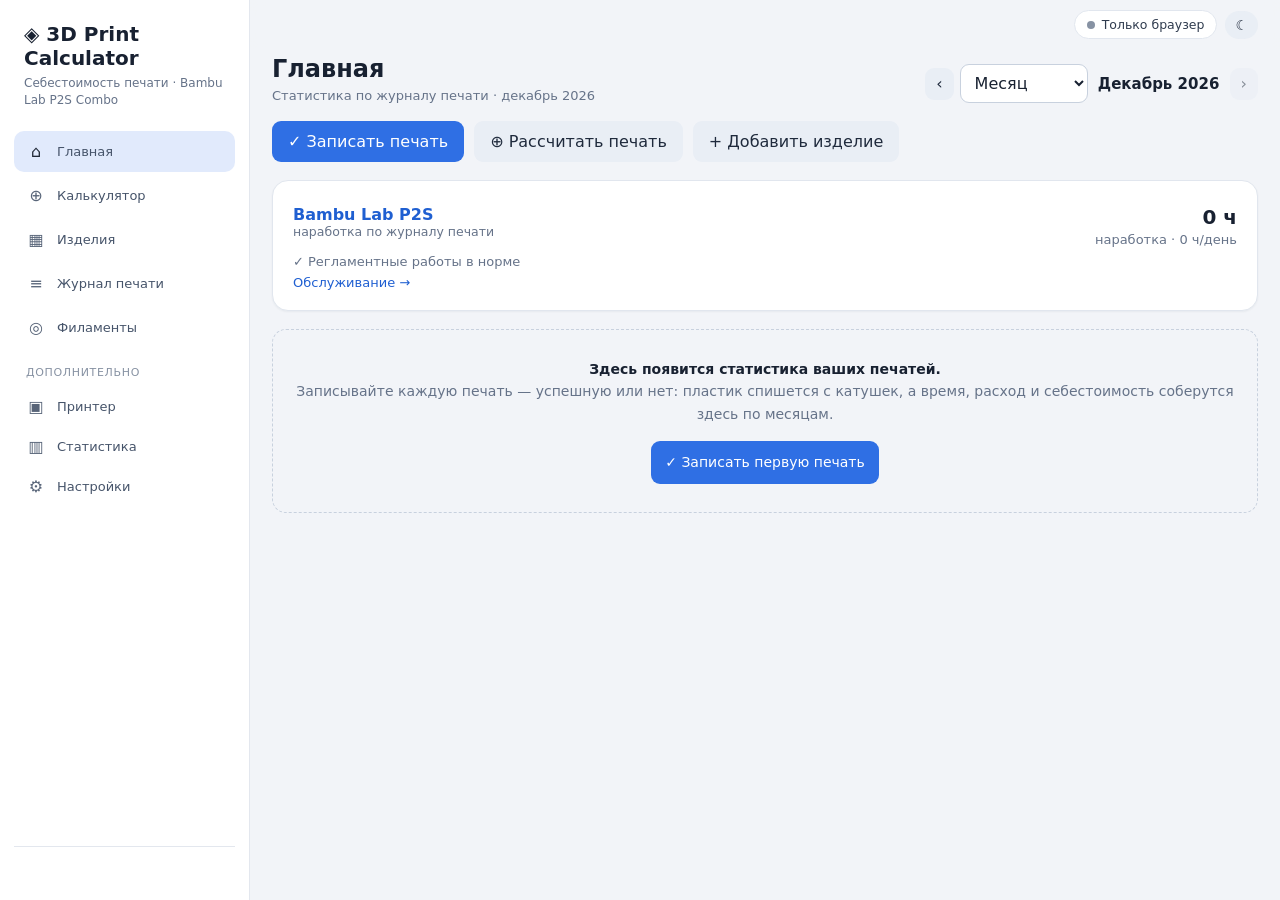
==== index.html @ 4e0c74ec "Изделия: элементы как вложенные изделия, дерево и режим «Структура» - Элементы изделия стали вложенн" ====
<!doctype html><html lang="ru"><head><meta charset="utf-8"><meta name="viewport" content="width=device-width,initial-scale=1"><title>3D Print Calculator • Себестоимость печати</title>
<meta name="description" content="Себестоимость 3D-печати, каталог изделий, учёт катушек филамента и журнал печати. Работает в браузере, данные — у вас.">
<meta name="theme-color" content="#121b30"><link rel="icon" href="icon.svg" type="image/svg+xml"><link rel="manifest" href="manifest.webmanifest"><link rel="apple-touch-icon" href="icon.svg">
<script>(function(){var t="auto";try{t=localStorage.getItem("p2s_theme")||"auto"}catch(e){}var d=t==="auto"?(matchMedia("(prefers-color-scheme: light)").matches?"light":"dark"):t;document.documentElement.dataset.theme=d})()</script>
<link rel="stylesheet" href="css/style.css"></head></head><body><div class="app">
<aside class="side"><div class="brand"><b>◈ 3D Print Calculator</b><span>Себестоимость печати · Bambu Lab P2S Combo</span></div>
<nav class="mainnav" aria-label="Основные разделы"><a href="#home" data-nav="home"><span class="ic">⌂</span><span class="lbl">Главная</span><span class="lbs">Главная</span></a><a href="#calc" data-nav="calc"><span class="ic">⊕</span><span class="lbl">Калькулятор</span><span class="lbs">Расчёт</span></a><a href="#catalog" data-nav="catalog"><span class="ic">▦</span><span class="lbl">Изделия</span><span class="lbs">Изделия</span><span class="badge" id="navCount"></span></a><a href="#log" data-nav="log"><span class="ic">≡</span><span class="lbl">Журнал печати</span><span class="lbs">Журнал</span></a><a href="#spools" data-nav="spools"><span class="ic">◎</span><span class="lbl">Филаменты</span><span class="lbs">Филаменты</span><span class="badge warnb" id="navSpools"></span></a><button type="button" class="navmore" id="navMore" aria-expanded="false"><span class="ic">⋯</span><span class="lbl">Ещё</span><span class="lbs">Ещё</span></button></nav>
<nav class="subnav" id="subNav" aria-label="Дополнительно"><div class="navsep">Дополнительно</div><a href="#printer" data-nav="printer"><span class="ic">▣</span><span class="lbl">Принтер</span><span class="badge warnb" id="navPrinter"></span></a><a href="#stats" data-nav="stats"><span class="ic">▥</span><span class="lbl">Статистика</span></a><a href="#settings" data-nav="settings"><span class="ic">⚙</span><span class="lbl">Настройки</span></a></nav>
<div class="side-foot"><div class="status" id="status" role="status"></div></div></aside>
<main><header class="topbar"><div class="tb-brand">◈ 3D Print</div><div class="tb-right"><button type="button" class="syncpill" id="navFile" onclick="location.hash='settings'"></button><button type="button" class="themebtn" id="themeBtn" title="Светлая / тёмная тема"></button></div></header><div class="wrap">

<section class="page" id="page-home" hidden><div class="pagehead"><div><h1>Главная</h1><p id="dashSub">Обзор по журналу печати</p></div>
<div class="period"><button type="button" class="iconbtn" id="dPrev" title="Предыдущий период">‹</button><select id="dType" aria-label="Период"><option value="month">Месяц</option><option value="year">Год</option><option value="all">Всё время</option></select><b class="period-lbl" id="dLabel"></b><button type="button" class="iconbtn" id="dNext" title="Следующий период">›</button></div></div>
<div class="quick-actions"><button type="button" id="qaPrint">✓ Записать печать</button><button type="button" class="secondary" id="qaCalc">⊕ Рассчитать печать</button><button type="button" class="secondary" id="qaItem">+ Добавить изделие</button></div>
<section class="panel" id="dPrinterPanel"><div id="dPrinter"></div></section>
<div class="empty" id="dashEmpty" hidden></div>
<div id="dashBody"><div class="tiles dash-kpi" id="dashKpi"></div>
<div class="grid dash-grid"><section class="panel"><div class="filebar"><h2 style="margin:0" id="dChartTitle">По дням</h2><div class="seg" id="dMetric" role="tablist"><button type="button" data-v="cost">Себестоимость</button><button type="button" data-v="count">Печати</button></div></div><div id="dChart" class="vchart"></div></section>
<section class="panel"><h2>Структура затрат</h2><div id="dCats"></div></section></div>
<div class="grid dash-grid"><section class="panel"><h2>Филамент по материалам</h2><div id="dMats"></div></section>
<section class="panel"><div class="filebar"><h2 style="margin:0">Последние печати</h2><a href="#log" class="lnk">Весь журнал →</a></div><div id="dRecent"></div></section></div></div>
<section class="panel" id="dLowPanel"><div class="filebar"><h2 style="margin:0">Заканчиваются</h2><a href="#spools" class="lnk">Все филаменты →</a></div><div id="dLow"></div></section>
</section>

<section class="page" id="page-calc" hidden><div class="pagehead"><div><h1>Калькулятор</h1><p>Быстрый расчёт себестоимости. Сохранить результат как изделие — ниже.</p></div></div>
<div class="grid calc-grid"><section class="panel"><h2>Быстрый расчёт</h2><div class="fields"><label class="wide">Материал<select id="material"></select></label><label class="wide">Расход пластика, г<input id="grams" type="number" min="0" step="0.1" value="100" inputmode="decimal"></label><div class="wide lbl">Время печати<div class="tin"><input type="hidden" class="tin-v" id="hours" value="4"><span class="tin-f"><input type="text" class="tin-h" inputmode="decimal" value="4" aria-label="часы (можно дробные: 2,5 или 2:30)" title="Часы. Можно ввести дробные: 2,5 — или 2:30"><small>ч</small><input type="number" class="tin-m" min="0" max="59" step="1" inputmode="numeric" value="0" aria-label="минуты"><small>мин</small><small class="tin-d">= 4 ч</small></span><input type="range" class="tin-r" min="0" max="2880" step="5" value="240" aria-label="Время печати, до 48 ч"><div class="tin-scale"><span>0</span><span>12 ч</span><span>24 ч</span><span>36 ч</span><span>48 ч</span></div></div></div></div>
<details class="more" id="calcMore"><summary>Дополнительные параметры <small>принтер, доп. затраты, прототипы</small></summary><div class="fields"><label>Принтер<select id="calcPrinter"></select></label><label>Доп. затраты, ₽<input id="extra" type="number" min="0" step="0.01" value="0"></label></div><div class="filebar" style="margin-top:14px"><h3 style="margin:0">Прототипы</h3><button type="button" class="secondary small" id="cProtoAdd">+ Прототип</button></div><div id="cProtos" style="margin-top:10px"></div></details>
<p class="muted" style="margin-bottom:0">Указывайте весь израсходованный пластик, включая поддержки и отходы.</p></section>
<section class="panel result-panel"><div class="muted">Себестоимость</div><div class="total" id="total">—</div><p class="muted" id="pergram" style="margin-top:0"></p>
<details class="more" id="calcBreak"><summary>Разбивка затрат</summary><div class="breakdown" id="breakdown"></div><h3>Структура затрат</h3><div id="bars"></div></details>
<div class="buttons"><button type="button" class="secondary" id="clear">Сбросить</button></div></section></div>
<section class="panel"><details class="more save-more" id="calcSave"><summary><b>Сохранить как изделие</b> <small>создать карточку изделия из этого расчёта</small></summary><div class="fields"><label class="wide">Название изделия<input id="name" placeholder="Например, держатель катушки"></label><label class="wide">Примечания<textarea id="notes" placeholder="Поддержки, настройки, версия модели..."></textarea></label></div><div class="buttons"><button type="button" id="saveOpen">Создать и открыть карточку</button><button type="button" class="secondary" id="save">Создать</button></div></details></section>
<details class="notice more"><summary>Как считается себестоимость</summary><p style="margin:8px 0 0">Расчёт: пластик (г × ₽/кг ÷ 1000) + электроэнергия (ч × Вт ÷ 1000 × ₽/кВт·ч) + амортизация (ч × стоимость принтера ÷ срок в годах ÷ часов в год) + обслуживание (ч × ₽/ч) + дополнительные затраты. Оплата труда и прибыль не включены. Изменение настроек пересчитывает ранее сохранённые изделия.</p></details></section>

<section class="page" id="page-catalog" hidden><div class="pagehead"><div><h1>Изделия</h1><p id="catSub"></p></div><div class="buttons" style="margin:0"><button type="button" class="secondary" id="bmOpen" title="Создать изделия из моделей, которые печатались на принтере (история Bambu Cloud)">⇣ Модели из Bambu Cloud</button><button type="button" id="newItem">+ Новое изделие</button></div></div>
<div class="toolbar ptb"><input id="search" type="search" placeholder="Поиск: название, тег, материал"><select id="statusFilter" aria-label="Статус"></select><select id="matFilter" aria-label="Материал"></select><select id="catSort" aria-label="Сортировка"><option value="new">Сначала новые</option><option value="old">Сначала старые</option><option value="name">По названию</option><option value="costDesc">Сначала дорогие</option><option value="costAsc">Сначала дешёвые</option><option value="printed">Чаще печатаются</option></select><div class="seg" id="catView" role="tablist" aria-label="Вид"><button type="button" data-v="cards" title="Карточки">▦ Карточки</button><button type="button" data-v="table" title="Таблица">☰ Таблица</button></div><button type="button" class="secondary small" id="structBtn" title="Перенести изделия по иерархии: вложить в сборку или вынести">⇄ Структура</button><button type="button" class="secondary small" id="exportCsv" title="Экспорт каталога в CSV">CSV</button></div>
<div class="structbar" id="structBar" hidden><span id="structInfo"></span><div class="buttons" style="margin:0"><button type="button" class="secondary" id="structRoot" hidden>⇱ На верхний уровень</button><button type="button" class="secondary" id="structCancel">Отменить</button><button type="button" id="structDone">Готово</button></div></div>
<div class="cards" id="catCards"></div>
<section class="panel" id="catTable"><div class="tablewrap"><table><thead><tr><th colspan="2">Изделие</th><th>Статус</th><th>Материалы</th><th class="num">Пластик</th><th class="num">Время</th><th class="num">Себестоимость</th><th>Дата</th></tr></thead><tbody id="rows"></tbody></table></div></section>
<div class="empty" id="empty">Пока нет сохранённых изделий.</div></section>

<section class="page" id="page-item" hidden><a href="#catalog" class="back">← Изделия</a><div class="pagehead" style="margin-top:8px"><div class="ithead"><div class="thumb big" id="itCover"></div><div><p class="itpath" id="itPath" hidden></p><h1 id="itTitle"></h1><p id="itMeta"></p></div></div>
<div class="buttons" style="margin:0"><button type="button" id="itPrintBtn">✓ Записать печать</button><details class="menu" id="itMenu"><summary class="iconbtn" title="Ещё действия" aria-label="Ещё действия">⋯</summary><div class="menu-list"><button type="button" data-act="moveItem">⇄ Переместить в иерархии</button><button type="button" data-act="descOpen">✎ Описание для MakerWorld</button><button type="button" data-act="dupItem">⧉ Дублировать</button><button type="button" class="danger-t" data-act="delItem">× Удалить изделие</button></div></details></div></div>
<div class="tabs" id="itTabs" role="tablist"><button type="button" data-tab="overview">Обзор</button><button type="button" data-tab="log">Журнал печати <span class="tabn" id="itTabLogN"></span></button></div>
<div class="tabpane" data-pane="overview"><div class="grid"><div>
<section class="panel"><h2>Основное</h2><div class="fields"><label class="wide">Название<input data-f="name"></label><label>Статус<select data-f="status" id="itStatus"></select></label><label>Теги<input data-f="tags" placeholder="через запятую"></label><label>Принтер<select data-f="printerId" id="itPrinter"></select></label><label>Дата создания<input type="date" id="itCreated"></label><label class="wide">Описание<textarea data-f="notes" placeholder="Что это, для чего, кому подарено, что доработать..."></textarea></label></div></section>
<section class="panel" id="itPrintPanel"><h2>Печать</h2><div id="itParts"></div><div class="fields" style="margin-top:12px"><label>Доп. затраты, ₽<input data-f="extra" type="number" min="0" step="0.01" title="На одно изделие: крепёж, магниты, краска, упаковка"></label></div><details class="more"><summary>Настройки печати</summary><div class="fields"><label>Сопло, мм<input data-f="print.nozzle"></label><label>Высота слоя, мм<input data-f="print.layer"></label><label>Заполнение<input data-f="print.infill" placeholder="15% gyroid"></label><label>Стенки<input data-f="print.walls"></label><label>Поддержки<input data-f="print.supports" placeholder="Не нужны / tree, только на столе"></label><label>Пластина<input data-f="print.plate" placeholder="Textured PEI"></label><label class="wide">Прочее<textarea data-f="print.other" placeholder="Ориентация, ironing, особенности слайсинга..."></textarea></label></div></details></section>
<section class="panel" id="itKidsPanel"><div class="filebar" style="margin-bottom:10px"><h2 style="margin:0">Состав</h2><button type="button" class="secondary" data-act="addKid">+ Элемент</button></div><div id="itKids"></div></section></div><div>
<section class="panel"><h2>Себестоимость</h2><div class="total" id="itTotal"></div><p class="muted" id="itSummary" style="margin:2px 0 0"></p><details class="more"><summary>Подробнее</summary><div class="breakdown" id="itTreeCost"></div><div class="breakdown" id="itBreakdown"></div><div class="breakdown" id="itProtoCost"></div><h3>Материалы</h3><div id="itMats" class="breakdown" style="margin-top:0"></div><h3>Структура затрат</h3><div id="itBars"></div></details></section>
<section class="panel"><div class="filebar" style="margin-bottom:12px"><h2 style="margin:0">Фото</h2><button class="secondary" id="photoAdd">+ Добавить фото</button><input type="file" id="photoInput" accept="image/*" multiple hidden></div><div class="drop" id="photoDrop"><div class="photos" id="itPhotos"></div></div><p class="muted" id="photoHint"></p></section>
<section class="panel"><h2>Ссылки</h2><div id="itLinks"></div><div class="buttons" style="margin-top:6px"><button class="secondary small" data-act="addLink" data-preset="MakerWorld">+ MakerWorld</button><button class="secondary small" data-act="addLink" data-preset="Thingiverse">+ Thingiverse</button><button class="secondary small" data-act="addLink" data-preset="Printables">+ Printables</button><button class="secondary small" data-act="addLink" data-preset="">+ Ссылка</button></div></section></div></div></div>
<div class="tabpane" data-pane="log" hidden><section class="panel"><div class="filebar" style="margin-bottom:12px"><div><h2 style="margin:0">Печать</h2><p class="muted" id="itPrintSum" style="margin:4px 0 0"></p></div><button type="button" data-act="printStart" id="printStartBtn">✓ Записать печать</button></div>
<div id="printForm" hidden class="part pform" style="margin-bottom:14px"><div class="seg big" id="pfResultSeg" role="radiogroup" aria-label="Результат"><button type="button" data-v="ok" class="ok">✓ Успешно</button><button type="button" data-v="fail" class="bad">✕ Неудачно</button></div><input type="hidden" id="pfResult" value="ok"><div class="seg pfscope" id="pfScopeSeg" role="radiogroup" aria-label="Что напечатано" hidden><button type="button" data-v="own">Только это изделие</button><button type="button" data-v="whole">Вся сборка</button></div><input type="hidden" id="pfScope" value="own">
<div class="fields pfhead"><label>Дата<input type="date" id="pfDate"></label><label>Комплектов<input type="number" min="1" step="1" id="pfSets" value="1"></label><div class="lbl">Время печати<div class="tin compact"><input type="hidden" class="tin-v" id="pfHours" value="0"><span class="tin-f"><input type="text" class="tin-h" inputmode="decimal" value="0" aria-label="часы"><small>ч</small><input type="number" class="tin-m" min="0" max="59" step="1" inputmode="numeric" value="0" aria-label="минуты"><small>мин</small><small class="tin-d"></small></span></div></div><label>Принтер<select id="pfPrinter"></select></label><label class="wide">Комментарий<input id="pfNote" placeholder="Причина неудачи, особенности"></label></div>
<h3 style="margin:16px 0 8px">Списание с катушек</h3><div id="pfRows"></div><div class="buttons"><button type="button" data-act="printSave">Сохранить и списать</button><button type="button" class="secondary" data-act="printCancel">Отмена</button></div></div>
<div id="itPrints"></div></section>
<section class="panel"><div class="filebar" style="margin-bottom:12px"><h2 style="margin:0">Прототипы</h2><button class="secondary" data-act="addProto">+ Прототип</button></div><p class="muted" style="margin-top:0">Пробные и неудачные печати до финальной версии. В себестоимость изделия не входят — считаются отдельно как затраты на разработку.</p><div id="itProtos"></div><p class="muted" id="itProtoSum" style="margin:12px 0 0"></p></section></div>
</section>
<dialog id="descDlg" class="dlg wide" aria-labelledby="descTitle"><div class="dlg-head"><h2 id="descTitle">Описание для MakerWorld</h2><button type="button" class="iconbtn" id="descClose" title="Закрыть" aria-label="Закрыть">×</button></div><div class="filebar" style="margin-bottom:12px"><div class="toolbar"><select data-f="desc.lang" id="descLang"><option value="ru">Шаблон на русском</option><option value="en">Template in English</option></select><button id="descCopy">Скопировать текст</button></div></div><div class="grid"><div class="fields" style="grid-template-columns:1fr;align-content:start"><label>Вступление — что это и зачем<textarea data-f="desc.intro" style="min-height:110px"></textarea></label><label>Что ещё понадобится (крепёж, магниты...)<textarea data-f="desc.hardware" placeholder="4× винт M3×10&#10;2× магнит 6×3 мм"></textarea></label><label>Сборка<textarea data-f="desc.assembly"></textarea></label><label>Советы по печати<textarea data-f="desc.tips"></textarea></label></div><div><div class="muted" style="margin-bottom:6px">Готовый текст — детали и настройки подставляются автоматически</div><pre class="desc-preview" id="descOut"></pre></div></div></dialog>

<section class="page" id="page-spools" hidden><div class="pagehead"><div><h1>Филаменты</h1><p>Катушки на складе. Остатки списываются по журналу печати и прототипам</p></div><div class="buttons" style="margin:0"><button type="button" class="secondary" id="bfOpen" title="Сверить остатки катушек Bambu Lab с данными AMS из Bambu Lab Cloud">⇣ Сверить с Bambu Cloud</button><button type="button" id="spoolAdd">+ Катушка</button></div></div>
<div class="tiles" id="spoolTiles" style="margin-bottom:16px;grid-template-columns:repeat(auto-fill,minmax(190px,1fr))"></div>
<div class="toolbar ptb"><input id="spoolSearch" type="search" placeholder="Поиск: цвет, серия, магазин"><select id="spoolMat" aria-label="Материал"></select><select id="spoolBrand" aria-label="Производитель"></select><select id="spoolFilter" aria-label="Наличие"><option value="active">В наличии</option><option value="low">Заканчиваются</option><option value="empty">Закончились</option><option value="all">Все</option></select><select id="spoolGroup" aria-label="Группировка"><option value="none">Без группировки</option><option value="material">По типу пластика</option></select><select id="spoolSort" aria-label="Сортировка"><option value="remAsc">Остаток: меньше → больше</option><option value="remDesc">Остаток: больше → меньше</option><option value="dateDesc">Дата покупки: новые</option><option value="dateAsc">Дата покупки: старые</option><option value="name">По названию</option></select><div class="seg" id="spoolView" role="tablist" aria-label="Вид"><button type="button" data-v="cards" title="Карточки">▦</button><button type="button" data-v="table" title="Таблица">☰</button></div></div>
<div id="spoolCards"></div>
<section class="panel" id="spoolTable"><div class="tablewrap"><table><thead><tr><th style="width:40px"></th><th>Производитель</th><th>Серия и цвет</th><th>Материал</th><th style="width:230px">Остаток</th><th class="num">Цена</th><th>Куплена</th><th>Статус</th></tr></thead><tbody id="spoolRows"></tbody></table></div></section>
<div class="empty" id="spoolEmpty">Катушек пока нет.</div></section>

<section class="page" id="page-spool" hidden><a href="#spools" class="back">← Филаменты</a><div class="pagehead" style="margin-top:8px"><div style="display:flex;gap:14px;align-items:center"><span class="swatch big" id="spSwatch"></span><div><h1 id="spTitle"></h1><p id="spMeta"></p></div></div><div class="buttons" style="margin:0"><button type="button" id="spNew" title="Пустая катушка с тем же материалом и диаметром">+ Новая катушка</button><details class="menu"><summary class="iconbtn" title="Ещё действия" aria-label="Ещё действия">⋯</summary><div class="menu-list"><button type="button" id="spDup" title="Копия этой катушки: производитель, серия, цвет, цена">⧉ Дублировать</button><button type="button" class="danger-t" id="spDel">× Удалить катушку</button></div></details></div></div>
<div class="grid"><section class="panel"><h2>Основное</h2><div class="fields"><label>Материал<select data-sf="materialId" id="spMat"></select></label><label>Производитель<select data-sf="brand" id="spBrand"></select></label><div class="lbl">Серия<input data-sf="series" list="dlSeries" autocomplete="off" placeholder="PLA Basic, PETG HF..."><datalist id="dlSeries"></datalist><div class="quick" id="spSeriesQ"></div></div><label>Статус<select data-sf="status" id="spStatus"></select></label><div class="wide lbl">Цвет<div class="colors" id="spColors"></div><div class="colcustom" id="spColorEdit"></div><p class="muted" style="margin:6px 0 0">Радужный или многоцветный филамент — «+ оттенок»: образец станет градиентом.</p></div><label>Вес филамента, г<input data-sf="net" type="number" min="0" step="1"></label><label>Цена катушки, ₽<input data-sf="price" type="number" min="0" step="0.01"></label></div>
<details class="more"><summary>Дополнительно <small>диаметр, вес пустой катушки, даты, магазин, заметки</small></summary><div class="fields"><label>Диаметр, мм<input data-sf="diameter" type="number" min="0" step="0.01"></label><label>Вес пустой катушки, г<input data-sf="empty" type="number" min="0" step="1" placeholder="неизвестен"></label><label>Дата покупки<input data-sf="purchased" type="date"></label><div class="lbl">Магазин<input data-sf="store" list="dlStores" autocomplete="off" placeholder="Ozon, WB, сайт производителя"><datalist id="dlStores"></datalist><div class="quick" id="spStoreQ"></div></div><label>Вскрыта<input data-sf="opened" type="date"></label><label>Последняя сушка<input data-sf="dried" type="date"></label><label class="wide">Примечания<textarea data-sf="notes" placeholder="Температуры, впечатления, где хранится"></textarea></label></div></details></section>
<div><section class="panel"><h2>Остаток</h2><div class="total" id="spRem"></div><p class="muted" id="spRemSub" style="margin:2px 0 10px"></p><div class="minibar" style="height:9px"><div id="spRemBar"></div></div>
<h3>Корректировка</h3><div class="fields corr"><label>Действие<select id="corrMode"><option value="set">Установить остаток</option><option value="sub">Списать</option><option value="add">Добавить</option></select></label><label>Значение<input id="corrVal" type="number" min="0" step="0.1"></label><label>Единицы<select id="corrUnit"><option value="g">граммы</option><option value="m">метры</option></select></label><label class="wide">Комментарий<input id="corrNote" placeholder="Например: по данным AMS / Bambu Handy"></label></div><p class="muted" id="corrHint" style="min-height:17px"></p><button id="corrApply">Применить</button>
<h3>Взвешивание</h3><div class="fields"><label>Вес катушки на весах, г<input id="weighGross" type="number" min="0" step="1"></label><div style="align-self:end;display:grid;gap:8px"><button id="weighApply" class="secondary">Пересчитать остаток</button><button id="weighNew" class="secondary">Это новая катушка</button></div></div><p class="muted" id="weighHint"></p></section></div></div>
<section class="panel"><h2>Отзыв о катушке</h2><div class="stars-in" id="spStars"></div><div class="rtags" id="spRtags"></div><label class="lbl" style="margin-top:10px">Комментарий<textarea data-sf="review" placeholder="Температура, скорость, что получилось, что нет"></textarea></label><p class="muted" id="spRateStat" style="margin:8px 0 0"></p></section>
<section class="panel"><h2>История</h2><div class="tablewrap"><table class="mini"><thead><tr><th>Дата</th><th>Событие</th><th class="num">Изменение</th><th class="num">Остаток</th><th></th></tr></thead><tbody id="spHist"></tbody></table></div></section></section>

<section class="page" id="page-log" hidden><div class="pagehead"><div><h1>Журнал печати</h1><p id="logSub"></p></div><div class="buttons" style="margin:0"><button type="button" class="secondary" id="bbOpen" title="Загрузить историю печати из Bambu Lab Cloud">⇣ Из Bambu Cloud</button><button type="button" id="logAdd">✓ Записать печать</button></div></div>
<div class="toolbar ptb"><div class="seg" id="logViewSeg" role="tablist" aria-label="Вид"><button type="button" data-v="timeline">Хронология</button><button type="button" data-v="month">По месяцам</button><button type="button" data-v="year">По годам</button><button type="button" data-v="list">Таблица</button></div><select id="logResult" aria-label="Результат"><option value="">Все результаты</option><option value="ok">Успешные</option><option value="fail">Неудачные</option></select><input id="logSearch" type="search" placeholder="Поиск по изделию"><input type="hidden" id="logView" value="timeline"></div>
<div id="logTimeline" class="timeline"></div>
<section class="panel" id="logTableWrap"><div class="tablewrap" id="logTable"><table><thead id="logHead"></thead><tbody id="logRows"></tbody></table></div></section>
<div class="empty" id="logEmpty">Записей пока нет.</div></section>

<section class="page" id="page-stats" hidden><div class="pagehead"><div><h1>Статистика</h1><p id="statsScope"></p></div><select id="statMat" aria-label="Фильтр по материалу"></select></div>
<section class="panel"><h2>Принтеры</h2><div class="tablewrap"><table class="mini"><thead><tr><th>Принтер</th><th class="num">Наработка</th><th class="num">Загрузка/день</th><th class="num">Печатей</th><th class="num">Успешных</th><th class="num">Филамент</th><th class="num">Потери на браке</th><th class="num">Ресурс</th><th>Обслуживание</th></tr></thead><tbody id="statPrinters"></tbody></table></div></section>
<section class="panel"><h2>Производители и пластики</h2><p class="muted" style="margin-top:0">Средняя оценка катушек (★ в карточке катушки), доля неудачных печатей по журналу и частые отметки. «Лучший» — самая высокая оценка среди производителей одного материала.</p><p class="muted" id="statBrandsEmpty" style="margin:0">Оцените катушки в разделе «Филаменты» — здесь появится сравнение производителей.</p><div class="tablewrap" id="statBrandsWrap"><table class="mini"><thead><tr><th>Производитель</th><th>Материал</th><th class="num" title="Оценено / всего катушек">Катушек</th><th>Оценка</th><th class="num">Печатей</th><th class="num">Неудачных</th><th class="num">Цена/кг</th><th>Частые отметки</th></tr></thead><tbody id="statBrands"></tbody></table></div></section>
<section class="panel"><p class="muted" id="statsEmpty" style="margin:0">Статистика появится после сохранения первого изделия.</p><div id="statsBody"><div class="tiles" id="statTiles"></div><p class="muted top" id="statExtra"></p><div class="grid" style="margin-top:6px"><div><h3>Структура затрат</h3><div id="statBars"></div></div><div><h3>По материалам</h3><div class="tablewrap"><table class="mini"><thead><tr><th>Материал</th><th class="num">Изделий</th><th class="num">Пластик</th><th class="num">Стоимость</th><th>Доля по массе</th></tr></thead><tbody id="statMats"></tbody></table></div></div></div><h3>По месяцам</h3><div class="tablewrap"><table class="mini"><thead><tr><th>Месяц</th><th class="num">Изделий</th><th class="num">Пластик</th><th class="num">Время</th><th class="num">Себестоимость</th><th></th></tr></thead><tbody id="statMonths"></tbody></table></div></div></section></section>

<section class="page" id="page-printer" hidden><div class="pagehead"><div><h1 id="prTitle">Принтер</h1><p id="prMeta"></p></div><div class="buttons" style="margin:0"><select id="prSel" aria-label="Принтер"></select><button type="button" class="secondary" id="prRefresh" title="Обновить данные из Bambu Lab Cloud">↻ Bambu Cloud</button></div></div>
<div class="tabs" id="prTabs" role="tablist"><button type="button" data-tab="state">Состояние</button><button type="button" data-tab="maint">Обслуживание <span class="tabn" id="prTabMaintN"></span></button><button type="button" data-tab="stats">Статистика</button></div>
<div class="tabpane" data-prpane="state"><div class="tiles dash-kpi" id="prTiles"></div><div class="grid"><section class="panel"><h2>Bambu Lab Cloud</h2><div id="prCloud"></div></section><section class="panel"><div class="filebar"><h2 style="margin:0">Ближайшее обслуживание</h2><button type="button" class="linkbtn lnk" data-tabgo="maint">Весь регламент →</button></div><div id="prNext"></div></section></div></div>
<div class="tabpane" data-prpane="maint" hidden><section class="panel"><h2>Регламент обслуживания</h2><p class="muted" style="margin-top:0" id="prMaintSub"></p><div id="prMaint"></div><p class="muted top">Регламент — по рекомендациям Bambu Lab для P2S (wiki.bambulab.com). Наработка считается по журналу печати и прототипам, плюс «Наработка до начала учёта» из настроек принтера. Отметки синхронизируются вместе с данными.</p></section></div>
<div class="tabpane" data-prpane="stats" hidden><div class="tiles dash-kpi" id="prStatTiles"></div><section class="panel"><h2>По месяцам</h2><div class="tablewrap"><table class="mini"><thead><tr><th>Месяц</th><th class="num">Часы</th><th class="num">Печатей</th><th class="num">Успешных</th><th class="num">Филамент</th><th></th></tr></thead><tbody id="prMonths"></tbody></table></div></section></div>
</section>

<section class="page" id="page-settings" hidden><div class="pagehead"><div><h1>Настройки</h1><p>Оформление, хранилище данных, материалы, принтеры и справочники катушек</p></div></div>
<section class="panel"><div class="filebar"><h2 style="margin:0">Оформление</h2><label class="inlinesel">Тема<select id="themeSel"><option value="auto">Как в системе</option><option value="dark">Тёмная</option><option value="light">Светлая</option></select></label></div></section>
<section class="panel"><div class="filebar"><div><h2>Хранилище данных</h2><div class="filestate" id="stState"></div></div><div class="buttons" style="margin:0"><button id="stReconnect">Войти</button><button id="stSaveNow">Сохранить сейчас<span class="kbd">Ctrl+S</span></button><button class="danger" id="stDetach">Отключить</button></div></div><label class="check" id="autosaveWrap"><input type="checkbox" id="autosave" checked> Автосохранение при каждом изменении</label><div class="notice top" id="legacyNote" hidden></div>
<div class="stores"><div class="store-opt" id="optFolder"><h3>Папка на компьютере</h3><p class="muted">Файл данных, photos/ и backups/ в выбранной папке. Удобно положить папку в OneDrive/Яндекс Диск. Только Chrome и Edge на компьютере.</p><button class="secondary" id="dirPick">Выбрать папку</button><p class="muted" id="dirNote" style="margin:8px 0 0">Этот браузер не поддерживает работу с папками.</p></div>
<div class="store-opt" id="optDrive"><h3>Google Drive</h3><p class="muted">Работает в любом браузере, в том числе на телефоне. Данные — в папке «3D Print Calculator» вашего Google Drive; приложение видит только свои файлы.</p><button class="secondary" id="gdPick">Подключить Google Drive</button>
<a class="lnk gdhelp" href="https://github.com/FominS/3d-print-calculator/blob/main/docs/google-drive-setup.md" target="_blank" rel="noopener">Как подключить Google Drive ↗</a><p class="muted" id="gdNoCfg" hidden style="margin:8px 0 0">Google Client ID не задан в <code>js/config.js</code> — см. инструкцию.</p></div></div>
<p class="muted top">Данные всегда дополнительно хранятся в этом браузере. Хранилище нужно, чтобы они не потерялись, были доступны на других устройствах и чтобы хранить фото.</p>
<h3>Резервная копия</h3><div class="buttons" style="margin-top:0"><button class="secondary" id="exportJson">Скачать JSON</button><button class="secondary" id="importJson">Импорт JSON</button><input type="file" id="fileInput" accept="application/json,.json" hidden></div><h3>История в браузере</h3><p class="muted" style="margin-top:0">Снимки данных, сохранённые в этом браузере: раз в день и перед каждой заменой данных (загрузка из хранилища, импорт, восстановление). Хранятся последние 20.</p><div id="snapList"></div></section>
<section class="panel" id="bambuPanel"><div class="filebar"><div><h2>Bambu Lab Cloud</h2><div class="filestate" id="bbState"></div></div><div class="buttons" style="margin:0"><button class="secondary" id="bbOpen2" hidden>⇣ Импорт в журнал</button><button class="danger" id="bbLogout" hidden>Выйти</button></div></div>
<p class="muted">Импорт истории печати из облака Bambu Lab (P2S, P1S, X1, A1 и др.) в журнал. Браузер не может обращаться к Bambu Cloud напрямую, поэтому запросы идут через ваш Cloudflare Worker. <a class="lnk" href="https://github.com/FominS/3d-print-calculator/blob/main/docs/bambu-cloud-setup.md" target="_blank" rel="noopener">Как настроить ↗</a></p>
<div class="fields"><label class="wide">Адрес прокси (Cloudflare Worker)<input id="bbProxy" type="url" placeholder="https://bambu-proxy.ваше-имя.workers.dev" autocomplete="off"></label><label>Регион аккаунта<select id="bbRegion"><option value="global">Глобальный (bambulab.com)</option><option value="cn">Китай (bambulab.cn)</option></select></label></div>
<div id="bbLoginBox"><h3>Вход</h3><div class="fields"><label>Email аккаунта Bambu Lab<input id="bbEmail" type="email" autocomplete="username"></label><label>Пароль<input id="bbPass" type="password" autocomplete="current-password"></label></div><div class="buttons"><button id="bbLogin">Войти</button><button class="secondary" id="bbCodeOnly">Войти по коду из письма</button></div>
<div id="bbCodeBox" hidden><p class="muted" id="bbCodeHint" style="margin:10px 0 0">Bambu Lab отправил код на почту.</p><div class="fields"><label>Код из письма<input id="bbCode" inputmode="numeric" autocomplete="one-time-code"></label></div><div class="buttons"><button id="bbCodeOk">Подтвердить</button><button class="secondary" id="bbResend">Отправить код ещё раз</button></div></div>
<details class="more"><summary>Ввести токен вручную <small>если включена двухфакторная аутентификация</small></summary><div class="fields"><label class="wide">Access token<input id="bbToken" type="password" autocomplete="off"></label></div><div class="buttons"><button class="secondary" id="bbTokenOk">Сохранить токен</button></div></details></div>
<p class="muted top">Пароль не сохраняется. Токен (действует около 3 месяцев) хранится только в этом браузере и не попадает в файл данных и Google Drive. API Bambu Lab неофициальное и может измениться.</p></section>
<div class="grid"><section class="panel"><h2>Материалы</h2><div id="materialsList"></div><h3>Добавить материал</h3><div class="fields"><label>Название<input id="newMatName" placeholder="PETG-CF"></label><label>Цена, ₽/кг<input id="newMatPrice" type="number" min="0" step="0.01" placeholder="1500"></label></div><div class="buttons"><button class="secondary" id="addMaterial">Добавить материал</button></div><h3>Катушки</h3><div class="fields"><label>Порог «мало», г<input id="lowStock" type="number" min="0" step="10" value="200"></label></div><p class="muted">Плотность нужна для пересчёта граммов в метры (для 1,75 мм: PLA ≈ 2,98 г/м).</p></section>
<section class="panel"><div class="filebar" style="margin-bottom:12px"><h2 style="margin:0">Принтеры</h2><button class="secondary" id="printerAdd">+ Принтер</button></div><div id="printersList"></div><h3>Электроэнергия</h3><div class="fields"><label>Тариф, ₽/кВт·ч<input id="tariff" type="number" min="0" step="0.01" value="7"></label></div></section></div><section class="panel" id="libPanel"><div class="filebar" style="margin-bottom:6px"><h2 style="margin:0">Справочники катушек</h2><button class="secondary small" id="libReset" title="Добавить стандартные значения, не удаляя ваши">+ стандартные значения</button></div><p class="muted" style="margin-top:4px">Используются при заполнении катушки. Новые производители, серии и магазины из карточек катушек добавляются сюда сами. Переименование применяется ко всем катушкам.</p>
<h3>Производители и серии</h3><div id="libBrands"></div><div class="libnew"><input id="libBrandAdd" placeholder="Новый производитель"><button class="secondary" id="libBrandAddBtn">Добавить</button></div>
<h3>Магазины</h3><div class="chips" id="libStores"></div>
<h3>Цвета</h3><p class="muted" style="margin-top:0">Для радужных и многоцветных филаментов добавьте несколько оттенков — образец станет градиентом. Изменение оттенков применяется к катушкам этого цвета.</p><div id="libColors"></div><div class="libnew"><input id="libColorAdd" placeholder="Новый цвет, например «Радуга silk»"><button class="secondary" id="libColorAddBtn">Добавить</button></div></section>
</section>

</div></main></div>
<dialog id="pickDlg" class="dlg" aria-labelledby="pickTitle"><div class="dlg-head"><h2 id="pickTitle">Записать печать</h2><button type="button" class="iconbtn" id="pickClose" title="Закрыть" aria-label="Закрыть">×</button></div><p class="muted" style="margin:0 0 10px">Выберите изделие, которое печатали</p><input id="pickSearch" type="search" placeholder="Найти изделие" autocomplete="off"><div id="pickList" class="picklist"></div></dialog>
<dialog id="peDlg" class="dlg wide" aria-labelledby="peTitle"><div class="dlg-head"><h2 id="peTitle">Запись журнала</h2><button type="button" class="iconbtn" id="peClose" title="Закрыть" aria-label="Закрыть">×</button></div>
<p class="muted" id="peSub" style="margin:0 0 10px"></p><div class="seg big" id="peResultSeg" role="radiogroup" aria-label="Результат"><button type="button" data-v="ok" class="ok">✓ Успешно</button><button type="button" data-v="fail" class="bad">✕ Неудачно</button></div>
<div class="fields pfhead pehead"><label>Дата<input type="date" id="peDate"></label><label>Комплектов<input type="number" min="1" step="1" id="peSets"></label><div class="lbl">Время печати<div class="tin compact"><input type="hidden" class="tin-v" id="peHours" value="0"><span class="tin-f"><input type="text" class="tin-h" inputmode="decimal" value="0" aria-label="часы"><small>ч</small><input type="number" class="tin-m" min="0" max="59" step="1" inputmode="numeric" value="0" aria-label="минуты"><small>мин</small><small class="tin-d"></small></span></div></div><label>Принтер<select id="pePrinter"></select></label><label class="wide">Название в журнале<input id="peName" placeholder="Если не привязано к изделию"></label><label class="wide">Комментарий<input id="peNote" placeholder="Причина неудачи, особенности"></label></div>
<h3 style="margin:16px 0 8px">Списание с катушек</h3><div id="peRows"></div><button type="button" class="secondary" id="peAdd">+ Строка списания</button>
<div class="buttons" style="margin-top:14px"><button type="button" id="peSave">Сохранить</button><button type="button" class="secondary" id="peCancel">Отмена</button></div></dialog>
<dialog id="linkDlg" class="dlg" aria-labelledby="linkTitle"><div class="dlg-head"><h2 id="linkTitle">Изделие для печати</h2><button type="button" class="iconbtn" id="linkClose" title="Закрыть" aria-label="Закрыть">×</button></div><p class="muted" id="linkSub" style="margin:0 0 10px"></p><button type="button" class="linkbtn lnk" id="linkBack" hidden style="margin-bottom:8px">← к выбору изделия</button><input id="linkSearch" type="search" placeholder="Найти изделие" autocomplete="off"><div id="linkList" class="picklist"></div><div class="buttons" style="margin-top:12px"><button type="button" class="secondary" id="linkNew">+ Новое изделие из этой печати</button><button type="button" class="secondary" id="linkNone">Отвязать</button></div></dialog>
<dialog id="bmDlg" class="dlg wide" aria-labelledby="bmTitle"><div class="dlg-head"><h2 id="bmTitle">Модели из истории Bambu Cloud</h2><button type="button" class="iconbtn" id="bmClose" title="Закрыть" aria-label="Закрыть">×</button></div>
<p class="muted" style="margin:0 0 8px">Модели, которые печатались на принтере, с картинками. Каждый стол (plate) станет элементом изделия с временем и граммами из печати; записи журнала, импортированные из облака, можно сразу привязать.</p>
<div class="toolbar bb-tb"><label class="check" style="margin:0"><input type="checkbox" id="bmShowDone"> показывать уже в каталоге</label><button type="button" class="secondary small" id="bmReload">↻ Обновить</button></div>
<p class="muted" id="bmInfo" style="margin:8px 0"></p><div id="bmList" class="bblist"></div>
<div class="buttons bb-foot"><button type="button" id="bmApply">Создать / связать</button><span class="muted" id="bmSelInfo"></span></div></dialog>
<dialog id="bbDlg" class="dlg wide" aria-labelledby="bbTitle"><div class="dlg-head"><h2 id="bbTitle">Импорт из Bambu Cloud</h2><button type="button" class="iconbtn" id="bbClose" title="Закрыть" aria-label="Закрыть">×</button></div>
<div class="toolbar bb-tb"><select id="bbDevice" aria-label="Принтер Bambu Lab"><option value="">Все принтеры аккаунта</option></select><label class="inlinesel">Записать на<select id="bbPrinter"></select></label><label class="check" style="margin:0"><input type="checkbox" id="bbShowDone"> показывать импортированные</label><button type="button" class="secondary small" id="bbReload">↻ Обновить</button></div>
<p class="muted" id="bbInfo" style="margin:8px 0"></p><div id="bbList" class="bblist"></div>
<div class="buttons bb-foot"><button type="button" id="bbImport">Импортировать</button><span class="muted" id="bbSelInfo"></span></div></dialog>
<dialog id="bfDlg" class="dlg wide" aria-labelledby="bfTitle"><div class="dlg-head"><h2 id="bfTitle">Катушки из Bambu Cloud</h2><button type="button" class="iconbtn" id="bfClose" title="Закрыть" aria-label="Закрыть">×</button></div>
<p class="muted" style="margin:0 0 8px">Фирменные катушки Bambu Lab, которые AMS считал по RFID. Остаток — оценка AMS. Он запишется в катушку как «Установлен остаток»; печати после этого спишутся уже от него.</p>
<div class="toolbar bb-tb"><label class="check" style="margin:0"><input type="checkbox" id="bfShowSame"> показывать без изменений</label><button type="button" class="secondary small" id="bfReload">↻ Обновить</button></div>
<p class="muted" id="bfInfo" style="margin:8px 0"></p><div id="bfList" class="bblist"></div>
<div class="buttons bb-foot"><button type="button" id="bfApply">Применить</button><span class="muted" id="bfSelInfo"></span></div></dialog>
<div class="vtip" id="vtip" role="tooltip" hidden></div>
<script src="js/config.js"></script>
<script src="js/gdrive.js"></script>
<script src="js/bambu.js"></script>
<script src="js/app.js"></script>
</body></html>
---- css/style.css ----
:root{color-scheme:dark;--bg:#0b1020;--side:#121b30;--side-line:#29344b;--panel:#151f33;--panel-line:#2c3a52;--sub:#0d1729;--input:#0c1526;--line:#29364a;--input-line:#384963;--input-line-hover:#3e5378;--text:#e9eef8;--text2:#cbd6e7;--text3:#b8c5d8;--muted:#9caec5;--faint2:#6f7f98;--faint:#3c4b66;--hover:#1a2640;--sel:#16264a;--active:#24365a;--notice:#24334a;--btn2:#28364d;--btn2-fg:#ffffff;--danger:#783545;--accent:#3477eb;--accent2:#579bff;--link:#8fb6ff;--info-bg:#203a63;--ok-bg:#1f4136;--ok-fg:#9fe0c3;--idea-bg:#3a3452;--idea-fg:#d2c2ff;--warn-bg:#4a3d22;--warn-fg:#f3d39b;--warn-line:#7a6330;--bad-bg:#4a2530;--bad-fg:#f3a6b3;--ok-text:#9fc9aa;--text-strong:#ffffff;--neg:#ef8f9a;--pos:#9fe0c3;--shadow:#0008}
:root[data-theme=light]{color-scheme:light;--bg:#f2f4f8;--side:#ffffff;--side-line:#e3e7ee;--panel:#ffffff;--panel-line:#e1e6ee;--sub:#f5f7fa;--input:#ffffff;--line:#e6eaf0;--input-line:#c8d1de;--input-line-hover:#9fb0c9;--text:#182131;--text2:#2f3b4e;--text3:#46546a;--muted:#667389;--faint2:#8792a3;--faint:#b7c0cd;--hover:#eef2f8;--sel:#e6eeff;--active:#e1eafc;--notice:#eef3fa;--btn2:#e9eef5;--btn2-fg:#1f2a3c;--danger:#c8414f;--accent:#2f6fe4;--accent2:#2f6fe4;--link:#1f5fd1;--info-bg:#e2ecff;--ok-bg:#dcf3e7;--ok-fg:#1c7a4c;--idea-bg:#ece7fb;--idea-fg:#5a3fb0;--warn-bg:#fff2d9;--warn-fg:#8a5800;--warn-line:#ecc982;--bad-bg:#fde4e8;--bad-fg:#b0283f;--ok-text:#2a8a52;--text-strong:#0d1522;--neg:#c62f48;--pos:#1c8a57;--shadow:#1b243333}
:root[data-theme=light] .panel{box-shadow:0 1px 2px #1b24330d}
:root[data-theme=light] input[type=range]{accent-color:var(--accent)}

:root{font-family:Inter,system-ui,-apple-system,Segoe UI,sans-serif;background:var(--bg);color:var(--text)}
*{box-sizing:border-box}
[hidden]{display:none!important}
body{margin:0}

.app{display:grid;grid-template-columns:250px 1fr;min-height:100vh}

aside{position:sticky;top:0;height:100vh;background:var(--side);border-right:1px solid var(--side-line);display:flex;flex-direction:column;padding:22px 14px}

.brand{padding:0 10px 22px}
.brand b{font-size:20px;display:block}
.brand span{color:var(--muted);font-size:12px;line-height:1.4;display:block;margin-top:5px}

nav{display:flex;flex-direction:column;gap:4px}

nav a{display:flex;align-items:center;gap:11px;padding:11px 12px;border-radius:10px;color:var(--text3);text-decoration:none;font-size:14.5px;white-space:nowrap}

nav a:hover{background:var(--hover);color:var(--text)}
nav a.active{background:var(--active);color:var(--text-strong)}

nav a .ic{width:20px;text-align:center;font-size:16px;opacity:.9}
nav a .badge{margin-left:auto;background:var(--panel-line);border-radius:20px;padding:1px 8px;font-size:12px;color:var(--text2)}
nav a .badge:empty{display:none}

.side-foot{margin-top:auto;padding:14px 10px 0;border-top:1px solid var(--side-line);display:grid;gap:8px}

.navfile{font-size:12.5px;color:var(--text3);cursor:pointer;overflow:hidden;text-overflow:ellipsis;white-space:nowrap}
.navfile:hover{color:var(--text-strong)}

.status{font-size:12.5px;color:var(--ok-text);min-height:17px;opacity:0;transition:opacity .3s}
.status.show{opacity:1}

main{min-width:0}
.wrap{max-width:1100px;margin:0 auto;padding:26px 22px 40px}

.pagehead{display:flex;justify-content:space-between;align-items:flex-end;gap:12px;flex-wrap:wrap;margin-bottom:18px}
.pagehead h1{margin:0;font-size:24px;word-break:break-word}
.pagehead p{margin:5px 0 0;color:var(--muted);font-size:13px}
.pagehead select{width:auto;min-width:180px;margin:0}

.back{color:var(--muted);text-decoration:none;font-size:13px}
.back:hover{color:var(--text-strong)}

.grid{display:grid;grid-template-columns:1fr 1fr;gap:18px}
.grid>*{min-width:0}
.panel{background:var(--panel);border:1px solid var(--panel-line);border-radius:16px;padding:20px;margin-bottom:18px}
h2{font-size:18px;margin:0 0 17px}
h3{font-size:15px;margin:20px 0 10px;color:var(--text2)}
.fields{display:grid;grid-template-columns:1fr 1fr;gap:12px}
label{display:block;font-size:13px;color:var(--text3)}
input,select,textarea{width:100%;margin-top:6px;background:var(--input);color:var(--text);border:1px solid var(--input-line);border-radius:9px;padding:11px;font:inherit}
textarea{min-height:72px;resize:vertical}
.wide{grid-column:1/-1}
.buttons{display:flex;gap:9px;flex-wrap:wrap;margin-top:16px}
button{background:var(--accent);color:white;border:0;border-radius:9px;padding:10px 14px;font:inherit;cursor:pointer}
button.secondary{background:var(--btn2);color:var(--btn2-fg)}
button.danger{background:var(--danger)}
button:disabled{opacity:.5;cursor:not-allowed}
.total{font-size:34px;font-weight:750;margin:4px 0}
.muted{color:var(--muted);font-size:13px}
.breakdown{display:grid;gap:9px;margin-top:14px}
.line{display:flex;justify-content:space-between;align-items:center;gap:12px;font-size:14px;border-bottom:1px solid var(--line);padding-bottom:8px}
.line b{font-variant-numeric:tabular-nums}
.stat{background:var(--sub);padding:14px;border-radius:10px}
.stat strong{font-size:21px;display:block;margin-top:5px;font-variant-numeric:tabular-nums}
.toolbar{display:flex;gap:10px;flex-wrap:wrap;align-items:center}
.toolbar input{max-width:340px;margin:0}
.toolbar select{width:auto;margin:0}
.tablewrap{overflow-x:auto}
table{width:100%;border-collapse:collapse;min-width:760px}
table.mini{min-width:420px}
th,td{padding:11px 9px;border-bottom:1px solid var(--line);text-align:left;font-size:13px;vertical-align:middle}
table.mini td,table.mini th{padding:9px 8px}
td.num,th.num{text-align:right;font-variant-numeric:tabular-nums}
th{color:var(--muted)}
small{color:var(--muted)}
.notice{padding:12px;background:var(--notice);border-radius:9px;font-size:13px;line-height:1.5}

.filebar{display:flex;justify-content:space-between;align-items:center;gap:16px;flex-wrap:wrap}
.filebar h2{margin:0 0 6px}
.filestate{font-size:14px;color:var(--text2);line-height:1.5}
.dot{display:inline-block;width:9px;height:9px;border-radius:50%;margin-right:8px;background:var(--faint2);vertical-align:1px}
.dot.ok{background:#4cc38a}
.dot.warn{background:#f3ad4e}
.dot.err{background:#ef5f6f}
label.check{display:flex;align-items:center;gap:8px;margin-top:14px;font-size:13px;cursor:pointer}
label.check input{width:auto;margin:0}
.kbd{opacity:.7;font-size:12px;margin-left:4px}

.tiles{display:grid;grid-template-columns:repeat(auto-fit,minmax(min(140px,100%),1fr));gap:10px}
.top{margin-top:12px}
.minibar{height:6px;background:var(--line);border-radius:6px;margin-top:5px;min-width:60px}
.minibar>div{height:100%;background:var(--accent2);border-radius:6px}

.pill{display:inline-block;padding:2px 9px;border-radius:20px;font-size:12px;background:var(--panel-line);color:var(--text2);white-space:nowrap}
.pill.idea{background:var(--idea-bg);color:var(--idea-fg)}
.pill.wip{background:var(--warn-bg);color:var(--warn-fg)}
.pill.done{background:var(--ok-bg);color:var(--ok-fg)}
.pill.published{background:var(--info-bg);color:var(--link)}

tr.click{cursor:pointer}
tr.click:hover td{background:var(--hover)}

.thumb{width:46px;height:46px;border-radius:8px;background:var(--sub);overflow:hidden;display:grid;place-items:center;color:var(--faint);font-size:18px}
.thumb img{width:100%;height:100%;object-fit:cover;display:block}

.iconbtn{padding:8px 11px;background:var(--btn2);color:var(--btn2-fg);line-height:1}
.iconbtn.danger{background:var(--danger)}

.part{background:var(--sub);border:1px solid var(--line);border-radius:12px;padding:12px 12px 10px;margin-bottom:10px}

.partrow{display:grid;grid-template-columns:1fr 78px 110px 118px auto;gap:8px;align-items:end}
.partrow input,.filrow input,.filrow select,.linkrow input{margin-top:4px}

.pcost{font-variant-numeric:tabular-nums;font-weight:650;padding-bottom:11px;text-align:right}

.filrow{display:grid;grid-template-columns:22px 1fr 118px auto;gap:8px;align-items:center;margin-top:6px}
.filrow .lead{color:var(--faint);text-align:center}

.linkrow{display:grid;grid-template-columns:1fr 2fr auto auto;gap:8px;align-items:center;margin-bottom:8px}
.linkrow a{color:var(--link);text-decoration:none;font-size:18px;padding:0 4px}

.photos{display:grid;grid-template-columns:repeat(auto-fill,minmax(110px,1fr));gap:10px}
.ph{position:relative;border-radius:10px;overflow:hidden;background:var(--sub);aspect-ratio:1}
.ph img{width:100%;height:100%;object-fit:cover;display:block}
.ph .acts{position:absolute;right:6px;bottom:6px;display:flex;gap:5px}
.ph .acts button{padding:6px 8px;font-size:12px}
.ph.cover{outline:2px solid var(--accent);outline-offset:-2px}
.ph .badge{position:absolute;left:6px;top:6px;background:var(--accent);font-size:11px;padding:2px 7px;border-radius:10px}

.drop{border:1px dashed var(--input-line);border-radius:12px;padding:12px}
.drop.over{border-color:var(--accent);background:var(--sel)}

.protorow{display:grid;grid-template-columns:28px 1fr 90px 80px auto;gap:8px;align-items:center;margin-bottom:8px}
.protorow input,.protorow select{margin:0;padding:8px}
table.proto input,table.proto select{margin:0;padding:7px 8px}
table.proto{min-width:860px}

.swatch{display:inline-block;width:22px;height:22px;border-radius:50%;border:2px solid var(--input-line);vertical-align:middle;flex:none}
.swatch.big{width:46px;height:46px}
.swatch.sm{width:12px;height:12px;border-width:1px}

.pill.sp-sealed{background:var(--info-bg);color:var(--link)}
.pill.sp-open{background:var(--ok-bg);color:var(--ok-fg)}
.pill.sp-empty{background:var(--panel-line);color:var(--muted)}
.pill.fail{background:var(--bad-bg);color:var(--bad-fg)}

nav a .badge.warnb{background:var(--danger);color:#fff}
.lnk{color:var(--link);text-decoration:none}
.lnk:hover{text-decoration:underline}

.linkbtn{background:none;padding:2px 0;color:var(--link);font-size:12px}
.matline>span:last-child{white-space:nowrap}

.pfhead{grid-template-columns:150px 110px 150px 1fr}
.pfrow{display:grid;grid-template-columns:1fr 1.3fr 130px;gap:10px;align-items:center;margin-bottom:8px}
.pfrow select,.pfrow input{margin:0}
.pfrow label.inl{display:flex;align-items:center;gap:6px}

.fields.corr{grid-template-columns:1.4fr 1fr 1fr}

@media(max-width:800px){.pfhead,.fields.corr{grid-template-columns:1fr 1fr}
.pfrow{grid-template-columns:1fr 1fr}
.pfrow>span{grid-column:1/-1}
}

.desc-preview{white-space:pre-wrap;font-family:ui-monospace,SFMono-Regular,Menlo,Consolas,monospace;font-size:12.5px;line-height:1.55;background:var(--input);border:1px solid var(--input-line);border-radius:9px;padding:12px;min-height:280px;max-height:620px;overflow:auto;margin:0}

@media(max-width:1000px){.grid{grid-template-columns:1fr}
}

@media(max-width:800px){.app{grid-template-columns:1fr}
aside{height:auto;flex-direction:row;align-items:center;padding:8px 10px;z-index:5;border-right:0;border-bottom:1px solid var(--side-line);gap:6px}
.brand,.side-foot .status{display:none}
nav{flex-direction:row;overflow-x:auto;flex:1}
nav a{padding:9px 11px;font-size:13.5px}
.side-foot{margin:0;padding:0;border:0}
.navfile{font-size:0;width:22px}
.navfile .dot{margin:0}
.status.show{display:block;position:fixed;left:12px;right:12px;bottom:12px;background:var(--notice);padding:10px 12px;border-radius:9px;font-size:13px}
.wrap{padding:18px 14px 30px}
.partrow{grid-template-columns:1fr 1fr}
.partrow .pname{grid-column:1/-1}
.filrow{grid-template-columns:1fr 100px auto}
.filrow .lead{display:none}
.linkrow{grid-template-columns:1fr auto auto}
.linkrow .ltitle{grid-column:1/-1}
}

@media(max-width:420px){.fields{grid-template-columns:1fr}
.wide{grid-column:auto}
nav a .lbl{display:none}
}


.stores{display:grid;grid-template-columns:1fr 1fr;gap:12px;margin-top:16px}
.store-opt{background:var(--sub);border:1px solid var(--line);border-radius:12px;padding:14px}
.store-opt.on{border-color:var(--accent);box-shadow:0 0 0 1px var(--accent) inset}
.store-opt h3{margin:0 0 6px}
.store-opt p{margin:0 0 12px}

details.setup{margin-top:10px;font-size:13px;color:var(--text3)}
details.setup summary{cursor:pointer;color:var(--link)}
details.setup ol{padding-left:18px;line-height:1.55;margin:8px 0}
details.setup code{background:var(--input);padding:1px 5px;border-radius:5px;font-size:12px}

@media(max-width:800px){.stores{grid-template-columns:1fr}
}


.lbl{font-size:13px;color:var(--text3)}
.tin{display:grid;gap:6px;margin-top:6px}.tin-f{display:flex;align-items:center;gap:6px}.tin-f input{width:74px;margin:0}.tin-f small{margin-right:6px}
.tin-r{width:100%;margin:2px 0 0;padding:0;border:0;background:none;accent-color:var(--accent);height:22px}
.tin-scale{display:flex;justify-content:space-between;font-size:11px;color:var(--faint2);margin-top:-4px}
.tin.compact{margin:0}.tin.compact .tin-f input{width:58px;padding:7px 6px}
.partrow{grid-template-columns:1fr 70px 118px auto!important}.partrow .pname{grid-column:1;grid-row:1}.partrow>label:nth-child(2){grid-column:2;grid-row:1}.partrow .pcost{grid-column:3;grid-row:1}.partrow>div:last-child{grid-column:4;grid-row:1}.partrow .ptime{grid-column:1/3;grid-row:2}.partrow .ptime .tin{grid-template-columns:auto 1fr;align-items:center;gap:14px;margin-top:4px}
.protorow{grid-template-columns:28px 1fr 90px auto auto!important}
.colors{display:flex;flex-wrap:wrap;gap:6px;margin-top:8px}.cchip{display:inline-flex;align-items:center;gap:6px;background:var(--sub);border:1px solid var(--line);color:var(--text);padding:6px 10px 6px 7px;border-radius:20px;font-size:12.5px}.cchip:hover{border-color:var(--input-line-hover)}.cchip.on{border-color:var(--accent);background:var(--sel)}
.colcustom{display:grid;grid-template-columns:1fr 54px auto;gap:8px;margin-top:10px}.colcustom input{margin:0}.colcustom input[type=color]{height:43px;padding:4px}
.chips{display:flex;flex-wrap:wrap;gap:6px}.tagchip{display:inline-flex;align-items:center;gap:6px;background:var(--sub);border:1px solid var(--line);border-radius:20px;padding:4px 10px;font-size:12.5px}
.tabwarn{position:fixed;top:12px;left:50%;transform:translateX(-50%);z-index:20;background:var(--warn-bg);color:var(--warn-fg);border:1px solid var(--warn-line);border-radius:10px;padding:10px 14px;font-size:13px;max-width:92vw;box-shadow:0 6px 24px var(--shadow)}
@media(max-width:800px){.partrow{grid-template-columns:1fr 1fr!important}.partrow>*{grid-column:auto!important;grid-row:auto!important}.partrow .pname,.partrow .ptime{grid-column:1/-1!important}.partrow .ptime .tin{grid-template-columns:1fr}.protorow{grid-template-columns:28px 1fr 1fr!important}.protorow .tin{grid-column:2/-1}}

/* --- v6: справочники, принтеры, тема, журнал --- */
button.small{padding:6px 10px;font-size:12.5px}
.quick{display:flex;flex-wrap:wrap;gap:5px;margin-top:6px}.qchip{background:var(--sub);border:1px solid var(--line);color:var(--text2);padding:3px 9px;border-radius:14px;font-size:12px}.qchip:hover{border-color:var(--input-line-hover)}.qchip.on{border-color:var(--accent);background:var(--sel)}
.colcustom{display:flex!important;flex-wrap:wrap;gap:8px;align-items:center;margin-top:10px}.colcustom>input[data-sf]{flex:1;min-width:170px;margin:0}
.stops{display:flex;flex-wrap:wrap;gap:6px;align-items:center}.stop{display:inline-flex;align-items:center;gap:1px}.stop input[type=color]{width:40px;height:34px;padding:2px;margin:0;cursor:pointer}
.librow{display:grid;grid-template-columns:210px 1fr auto;gap:10px;align-items:center;padding:8px 0;border-bottom:1px solid var(--line)}.librow .libname{margin:0;padding:8px 10px}.librow .chips{align-items:center}
.libadd{width:170px;margin:0;padding:6px 9px;font-size:13px}.colrow{grid-template-columns:28px 220px 1fr auto auto}
.libnew{display:flex;gap:8px;margin-top:10px;max-width:520px}.libnew input{margin:0}
.prcard .fields{grid-template-columns:repeat(3,1fr)}.prcard .fields .wide{grid-column:1/-1}.prfoot{display:flex;align-items:center;gap:14px;flex-wrap:wrap;margin-top:10px}.prfoot .muted{flex:1}
.inlinesel{display:flex;align-items:center;gap:8px}.inlinesel select{width:auto;margin:0}
tr.grp td{background:var(--sub);cursor:pointer;font-size:13.5px}tr.grp:hover td{background:var(--hover)}.caret{display:inline-block;width:16px;color:var(--muted)}
.tin-d{color:var(--muted)}.tin-h{text-align:left}
.footrow{display:flex;align-items:center;gap:8px}.footrow .navfile{flex:1;min-width:0}.themebtn{background:var(--btn2);color:var(--btn2-fg);padding:5px 9px;font-size:14px;line-height:1;border-radius:8px}
.gdhelp{display:inline-block;margin-top:10px;font-size:13px}
@media(max-width:800px){.librow{grid-template-columns:1fr auto}.librow .chips{grid-column:1/-1}.colrow{grid-template-columns:28px 1fr auto}.colrow .stops{grid-column:1/-1}.colrow>.muted{display:none}.prcard .fields{grid-template-columns:1fr 1fr}.footrow{gap:4px}}

#spoolSearch{max-width:250px}.toolbar select{max-width:100%}

/* --- выпадающий список катушек --- */
.spick{position:relative;min-width:0}.spick-btn{width:100%;display:flex;align-items:center;gap:8px;background:var(--input);color:var(--text);border:1px solid var(--input-line);border-radius:9px;padding:9px 10px;text-align:left;font-size:14px;min-height:42px}
.spick-btn:hover{border-color:var(--input-line-hover)}.spick-btn[aria-expanded=true]{border-color:var(--accent)}.spick-t{flex:1;min-width:0;overflow:hidden;text-overflow:ellipsis;white-space:nowrap}.spick-btn .spick-r{color:var(--muted);font-size:12.5px;white-space:nowrap}.spick-caret{color:var(--muted);font-size:11px}
.spick-list{position:fixed;z-index:50;background:var(--panel);border:1px solid var(--input-line);border-radius:12px;box-shadow:0 10px 30px var(--shadow);overflow:auto;padding:5px}
.spick-opt{display:flex;align-items:center;gap:10px;padding:8px 9px;border-radius:8px;cursor:pointer}.spick-opt.act{background:var(--hover)}.spick-opt.on{background:var(--sel)}.spick-opt .swatch{width:26px;height:26px}
.spick-main{flex:1;min-width:0;display:grid}.spick-main b{font-weight:600;font-size:13.5px;overflow:hidden;text-overflow:ellipsis;white-space:nowrap}.spick-main small{font-size:12px}
.spick-opt .spick-r{display:grid;text-align:right;font-variant-numeric:tabular-nums;font-size:13px;white-space:nowrap}.spick-opt .spick-r small{font-size:11px}.spick-r.low{color:var(--neg)}
.spick-none{padding:10px;font-size:12.5px;color:var(--muted)}.swatch.empty{background:transparent!important;border-style:dashed}
table.proto .spick{min-width:170px}table.proto .spick-btn{padding:6px 8px;min-height:34px;font-size:13px}
.pfhead{grid-template-columns:150px 110px 1fr 160px!important}.pfhead label:last-child{grid-column:1/-1}
@media(max-width:800px){.pfhead{grid-template-columns:1fr 1fr!important}}
.stat-total{background:var(--sel);border:1px solid var(--accent)}
.snapline{align-items:center;padding:8px 0}

/* ==================== v7: новый интерфейс ==================== */
:root{--s1:#3987e5;--s2:#d95926;--s3:#199e70;--s4:#c98500;--s5:#d55181}
:root[data-theme=light]{--s1:#2a78d6;--s2:#eb6834;--s3:#1baf7a;--s4:#eda100;--s5:#e87ba4}
/* навигация */
.mainnav,.subnav{display:flex;flex-direction:column;gap:3px}.subnav{margin-top:18px}
.navsep{font-size:11px;text-transform:uppercase;letter-spacing:.06em;color:var(--faint2);padding:0 12px 6px}
.navmore{display:none}
.subnav a{font-size:13.5px;padding:9px 12px}
/* верхняя панель */
.topbar{position:sticky;top:0;z-index:8;display:flex;align-items:center;justify-content:space-between;gap:10px;padding:10px 22px;background:color-mix(in srgb,var(--bg) 88%,transparent);backdrop-filter:blur(8px)}
.tb-brand{visibility:hidden;font-weight:700}.tb-right{display:flex;align-items:center;gap:8px;margin-left:auto}
.syncpill{display:inline-flex;align-items:center;gap:0;background:var(--panel);border:1px solid var(--panel-line);color:var(--text2);border-radius:20px;padding:6px 12px;font-size:12.5px;max-width:52vw;overflow:hidden;text-overflow:ellipsis;white-space:nowrap}
.syncpill:hover{border-color:var(--input-line-hover)}.syncpill .dot{margin-right:7px}
.topbar .themebtn{padding:7px 10px;border-radius:20px}
.wrap{padding-top:6px}
/* общие элементы */
.seg{display:inline-flex;background:var(--sub);border:1px solid var(--line);border-radius:10px;padding:3px;gap:2px;flex-wrap:wrap}
.seg button{background:transparent;color:var(--text3);padding:6px 11px;border-radius:7px;font-size:13px}.seg button:hover{color:var(--text)}
.seg button.on{background:var(--panel);color:var(--text-strong);box-shadow:0 1px 2px var(--shadow)}
.seg.big{display:flex;width:100%;margin-bottom:14px}.seg.big button{flex:1;padding:11px;font-size:14.5px;font-weight:600}
.seg.big button.ok.on{background:var(--ok-bg);color:var(--ok-fg)}.seg.big button.bad.on{background:var(--bad-bg);color:var(--bad-fg)}
details.more{margin-top:14px}details.more>summary{cursor:pointer;color:var(--link);font-size:13.5px;list-style:none;display:flex;align-items:center;gap:8px;flex-wrap:wrap;padding:4px 0}
details.more>summary::-webkit-details-marker{display:none}details.more>summary::before{content:'▸';color:var(--muted);transition:transform .15s}details.more[open]>summary::before{transform:rotate(90deg)}
details.more>summary small{color:var(--muted)}details.more[open]>summary{margin-bottom:8px}
details.save-more{margin:0}details.save-more>summary{font-size:15px;color:var(--text)}
.notice.more{margin-top:0}
.empty{border:1px dashed var(--input-line);border-radius:14px;padding:28px 20px;text-align:center;color:var(--muted);font-size:14px;line-height:1.6;margin-bottom:18px}.empty b{color:var(--text)}.empty .buttons{justify-content:center}
.ptb{margin-bottom:14px}.ptb input[type=search]{flex:1;min-width:180px;max-width:320px}
.menu{position:relative}.menu>summary{list-style:none;cursor:pointer;font-size:18px;padding:7px 12px;border-radius:9px}.menu>summary::-webkit-details-marker{display:none}
.menu-list{position:absolute;right:0;top:calc(100% + 6px);z-index:30;min-width:220px;background:var(--panel);border:1px solid var(--input-line);border-radius:12px;box-shadow:0 10px 30px var(--shadow);padding:5px;display:grid}
.menu-list button{background:transparent;color:var(--text);text-align:left;padding:9px 11px;border-radius:8px;font-size:14px}.menu-list button:hover{background:var(--hover)}.menu-list .danger-t{color:var(--neg)}
/* вкладки изделия */
.tabs{display:flex;gap:4px;border-bottom:1px solid var(--line);margin:4px 0 18px;overflow-x:auto;scrollbar-width:none}
.tabs button{background:transparent;color:var(--text3);border-radius:0;padding:10px 14px;border-bottom:2px solid transparent;white-space:nowrap;font-size:14.5px}
.tabs button:hover{color:var(--text)}.tabs button.on{color:var(--text-strong);border-bottom-color:var(--accent);font-weight:600}
.tabn{display:inline-block;min-width:18px;padding:0 6px;border-radius:10px;background:var(--btn2);color:var(--text2);font-size:11.5px;font-weight:500}.tabn:empty{display:none}
.ithead{display:flex;gap:14px;align-items:center;min-width:0}.thumb.big{width:58px;height:58px;border-radius:12px;font-size:22px;flex:none}
.danger-zone{border-color:color-mix(in srgb,var(--neg) 35%,var(--panel-line))}
/* карточки изделий */
.cards{display:grid;grid-template-columns:repeat(auto-fill,minmax(220px,1fr));gap:14px;margin-bottom:18px}
.icard{background:var(--panel);border:1px solid var(--panel-line);border-radius:14px;overflow:hidden;display:flex;flex-direction:column;cursor:pointer;transition:border-color .15s,transform .15s}
.icard:hover{border-color:var(--input-line-hover)}.icard:focus-visible{outline:2px solid var(--accent);outline-offset:2px}
.icard .cover{aspect-ratio:4/3;background:var(--sub);display:grid;place-items:center;color:var(--faint);font-size:34px;overflow:hidden}.icard .cover img{width:100%;height:100%;object-fit:cover}
.icard .body{padding:12px 13px 10px;display:grid;gap:6px;flex:1}.icard .ttl{font-weight:650;font-size:14.5px;line-height:1.3;overflow:hidden;display:-webkit-box;-webkit-line-clamp:2;-webkit-box-orient:vertical}
.icard .meta{display:flex;align-items:center;gap:6px;flex-wrap:wrap;font-size:12.5px;color:var(--muted)}.icard .cost{font-size:17px;font-weight:700;font-variant-numeric:tabular-nums}
.icard .acts{display:flex;gap:6px;padding:0 13px 12px}.icard .acts button{padding:6px 10px;font-size:12.5px}
.matdots{display:inline-flex;gap:3px;align-items:center}
/* карточки катушек */
.spcards{display:grid;grid-template-columns:repeat(auto-fill,minmax(250px,1fr));gap:12px;margin-bottom:18px}
.spgroup{margin:6px 0 10px;font-size:15px;color:var(--text2)}.spgroup small{color:var(--muted);font-weight:400}
.scard{background:var(--panel);border:1px solid var(--panel-line);border-radius:14px;padding:12px 13px;display:grid;grid-template-columns:auto 1fr;gap:4px 12px;cursor:pointer;align-items:center}
.scard:hover{border-color:var(--input-line-hover)}.scard .swatch{width:44px;height:44px;grid-row:1/3;border-width:3px}
.scard .nm{font-weight:650;font-size:14px;overflow:hidden;text-overflow:ellipsis;white-space:nowrap}.scard .sub{font-size:12.5px;color:var(--muted);overflow:hidden;text-overflow:ellipsis;white-space:nowrap}
.scard .rem{grid-column:1/-1;display:flex;justify-content:space-between;align-items:baseline;font-size:13px;margin-top:6px;font-variant-numeric:tabular-nums}.scard .rem b{font-size:15px}
.scard .minibar{grid-column:1/-1;margin-top:0}
.scard.low{border-color:color-mix(in srgb,var(--neg) 60%,var(--panel-line));background:color-mix(in srgb,var(--bad-bg) 35%,var(--panel))}.scard.low .rem b{color:var(--neg)}
.scard.empty-s{opacity:.6}
.lowtag{font-size:11px;padding:1px 7px;border-radius:10px;background:var(--bad-bg);color:var(--bad-fg);margin-left:6px}
/* главная */
.period{display:flex;align-items:center;gap:6px}.period select{width:auto;margin:0;padding:8px 10px}.period-lbl{min-width:130px;text-align:center;font-size:15px}
.quick-actions{display:flex;gap:10px;flex-wrap:wrap;margin-bottom:18px}.quick-actions button{padding:11px 16px}
.dash-kpi{margin-bottom:18px}.dash-kpi .stat small{display:block;margin-top:3px;font-size:12px;color:var(--muted)}.dash-kpi .stat strong{font-size:22px}
.kpi-fail strong{color:var(--neg)}
.vchart{margin-top:12px}.vc{display:grid;grid-template-columns:auto 1fr;gap:0 8px}
.vc-y{display:flex;flex-direction:column;justify-content:space-between;align-items:flex-end;height:180px;font-size:11px;color:var(--muted);font-variant-numeric:tabular-nums;transform:translateY(-6px)}
.vc-plot{position:relative;height:180px;border-bottom:1px solid var(--input-line)}
.vc-grid{position:absolute;left:0;right:0;border-top:1px dashed var(--line)}
.vc-cols{position:absolute;inset:0;display:flex;align-items:flex-end;gap:2px}
.vc-col{flex:1;height:100%;display:flex;flex-direction:column;justify-content:flex-end;gap:2px;min-width:0;border-radius:4px 4px 0 0;outline:none}
.vc-col:hover,.vc-col:focus-visible{background:color-mix(in srgb,var(--accent) 8%,transparent)}
.vc-bar{background:var(--s1);border-radius:4px 4px 0 0;flex:none}.vc-bar.fail{background:var(--neg);border-radius:4px 4px 0 0}.vc-bar.fail+.vc-bar{border-radius:0}
.vc-x{grid-column:2;display:flex;gap:2px;font-size:11px;color:var(--muted);margin-top:4px}.vc-x span{flex:1;text-align:center;min-width:0;overflow:visible;white-space:nowrap}
.vc-legend{display:flex;gap:14px;font-size:12.5px;color:var(--text3);margin-top:10px;flex-wrap:wrap}.vc-legend i{display:inline-block;width:10px;height:10px;border-radius:3px;margin-right:6px;vertical-align:-1px}
.hstack{display:flex;gap:2px;height:16px;margin:6px 0 14px}.hstack span{border-radius:4px;min-width:3px}
.lg-row{display:grid;grid-template-columns:14px 1fr auto 46px;gap:10px;align-items:center;font-size:13.5px;padding:7px 0;border-bottom:1px solid var(--line)}.lg-row:last-child{border-bottom:0}
.lg-row i{width:12px;height:12px;border-radius:3px}.lg-row b{font-variant-numeric:tabular-nums}.lg-row small{text-align:right;color:var(--muted);font-variant-numeric:tabular-nums}
.mrow{display:grid;grid-template-columns:minmax(60px,110px) 1fr auto;gap:10px;align-items:center;font-size:13.5px;padding:6px 0}
.mrow .track{height:10px;background:var(--line);border-radius:5px;overflow:hidden}.mrow .track div{height:100%;background:var(--s1);border-radius:5px}
.mrow b{font-variant-numeric:tabular-nums;white-space:nowrap}.mrow b small{color:var(--muted);font-weight:400}
.rrow{display:grid;grid-template-columns:26px 1fr auto;gap:10px;align-items:center;padding:9px 0;border-bottom:1px solid var(--line);font-size:13.5px}.rrow:last-child{border-bottom:0}
.rrow .rmeta{font-size:12px;color:var(--muted)}.rrow .rnum{text-align:right;font-variant-numeric:tabular-nums}
.ricon{width:24px;height:24px;border-radius:50%;display:grid;place-items:center;font-size:13px;font-weight:700}.ricon.ok{background:var(--ok-bg);color:var(--ok-fg)}.ricon.fail{background:var(--bad-bg);color:var(--bad-fg)}
.lowrow{display:grid;grid-template-columns:auto 1fr 170px;gap:12px;align-items:center;padding:8px 0;border-bottom:1px solid var(--line);font-size:13.5px;cursor:pointer}.lowrow:last-child{border-bottom:0}.lowrow b{color:var(--neg)}
/* хронология журнала */
.timeline{margin-bottom:18px}.tl-day{display:flex;align-items:baseline;gap:10px;margin:18px 0 8px;font-size:14px;color:var(--text2)}.tl-day:first-child{margin-top:0}.tl-day small{color:var(--muted)}
.tl-item{display:grid;grid-template-columns:28px 1fr auto;gap:12px;align-items:center;background:var(--panel);border:1px solid var(--panel-line);border-radius:12px;padding:11px 13px;margin-bottom:8px}
.tl-item .ricon{width:28px;height:28px}.tl-main{min-width:0}.tl-main a{font-weight:650;font-size:14.5px}.tl-meta{display:flex;gap:6px 12px;flex-wrap:wrap;font-size:12.5px;color:var(--muted);margin-top:3px;align-items:center}
.tl-side{text-align:right;display:grid;gap:6px;justify-items:end}.tl-side b{font-size:15px;font-variant-numeric:tabular-nums}.tl-acts{display:flex;gap:6px}.tl-acts button{padding:5px 9px;font-size:12px}
.tl-note{font-size:12.5px;color:var(--text3);margin-top:4px}
/* диалог выбора изделия */
.dlg{border:1px solid var(--input-line);border-radius:16px;background:var(--panel);color:var(--text);width:min(520px,94vw);padding:18px;box-shadow:0 20px 60px var(--shadow)}
.dlg::backdrop{background:rgb(5 10 20 / .55)}.dlg-head{display:flex;justify-content:space-between;align-items:center;margin-bottom:6px}.dlg-head h2{margin:0}
.picklist{max-height:55vh;overflow:auto;margin-top:10px;display:grid;gap:4px}
.pick-row{display:grid;grid-template-columns:42px 1fr auto;gap:10px;align-items:center;padding:8px;border-radius:10px;cursor:pointer;background:transparent;color:var(--text);text-align:left;width:100%}
.pick-row:hover,.pick-row:focus-visible{background:var(--hover)}.pick-row .thumb{width:42px;height:42px}.pick-row small{color:var(--muted)}
/* подсказка графиков */
.vtip{position:fixed;z-index:70;pointer-events:none;background:var(--panel);border:1px solid var(--input-line);border-radius:9px;padding:7px 10px;font-size:12.5px;box-shadow:0 8px 24px var(--shadow);line-height:1.45;max-width:260px}
.calc-grid .result-panel .total{font-size:42px}
.pform .pfhead{grid-template-columns:150px 110px 1fr 1fr!important}.pform .pfhead .wide{grid-column:1/-1}
@media(max-width:1000px){.pform .pfhead{grid-template-columns:1fr 1fr!important}}
/* мобильная навигация: нижняя панель */
@media(max-width:800px){
  .app{grid-template-columns:1fr}
  aside.side{position:fixed!important;top:auto!important;bottom:0;left:0;right:0;height:auto!important;z-index:20;padding:4px 4px calc(4px + env(safe-area-inset-bottom))!important;border:0!important;border-top:1px solid var(--side-line)!important;flex-direction:column!important;background:var(--side)}
  aside.side .brand{display:none}
  .mainnav{flex-direction:row!important;overflow:visible!important;gap:0}
  .mainnav a,.mainnav .navmore{flex:1;flex-direction:column;gap:2px;padding:6px 2px!important;font-size:10.5px!important;border-radius:9px;align-items:center;justify-content:center;min-width:0;background:transparent;color:var(--text3)}
  .mainnav .navmore{display:flex}
  .mainnav a .ic,.mainnav .navmore .ic{width:auto;font-size:18px}
  .mainnav a .lbl,.mainnav .navmore .lbl{display:block!important;white-space:nowrap;overflow:hidden;text-overflow:ellipsis;max-width:100%}
  .mainnav a .badge{position:absolute;margin:0;transform:translate(14px,-6px);font-size:10px;padding:0 5px}
  .mainnav a{position:relative}
  .subnav{display:none;position:absolute;bottom:calc(100% + 6px);right:8px;background:var(--panel);border:1px solid var(--input-line);border-radius:12px;box-shadow:0 10px 30px var(--shadow);padding:6px;min-width:200px;margin:0}
  body.more-open .subnav{display:flex}
  .side-foot{display:contents}
  .status.show{bottom:calc(74px + env(safe-area-inset-bottom))!important}
  .topbar{padding:8px 14px}.tb-brand{visibility:visible}
  .wrap{padding-bottom:96px}
  .pagehead h1{font-size:21px}
  .period{width:100%}.period-lbl{flex:1;min-width:0}
  .quick-actions button{flex:1 1 auto}
  .cards{grid-template-columns:repeat(auto-fill,minmax(160px,1fr));gap:10px}
  .tl-item{grid-template-columns:28px 1fr}.tl-side{grid-column:2;justify-items:start;text-align:left;grid-template-columns:auto 1fr;align-items:center}
  .lowrow{grid-template-columns:auto 1fr}.lowrow>div:last-child{grid-column:1/-1}
  .ptb input[type=search]{max-width:none;flex-basis:100%}
}
@media(max-width:420px){.mainnav a .lbl,.mainnav .navmore .lbl{display:block!important}}

.lbs{display:none}.period select{min-width:0!important;width:auto!important}
#itPrints .tl-item{background:var(--sub)}
@media(max-width:800px){
  .mainnav{width:100%}.mainnav a .lbl,.mainnav .navmore .lbl{display:none!important}
  .mainnav a .lbs,.mainnav .navmore .lbs{display:block;font-size:10.5px;white-space:nowrap;overflow:hidden;text-overflow:ellipsis;max-width:100%;text-align:center}
  .mainnav a.active{background:var(--active);color:var(--text-strong)}
  .tabs button{padding:9px 10px;font-size:13.5px}
  .ithead .thumb.big{width:46px;height:46px}
}
@media(max-width:800px){
  .subnav a .lbl{display:inline!important}.subnav a{flex-direction:row!important;font-size:14px!important;padding:10px 12px!important}
  .mainnav a .lbs,.mainnav .navmore .lbs{font-size:10px;letter-spacing:-.2px}
  .ptb .seg{flex-wrap:nowrap;overflow-x:auto;max-width:100%}
}
.seg button{white-space:nowrap}
/* Импорт из Bambu Cloud */
.dlg.wide{width:min(880px,96vw)}
.bb-tb{flex-wrap:wrap;gap:8px;align-items:center}
.bblist{max-height:60vh;overflow:auto;display:grid;gap:8px;margin-top:4px}
.bb-row{display:grid;grid-template-columns:26px 54px 1fr;gap:10px;align-items:start;padding:10px;border:1px solid var(--line);border-radius:12px;background:var(--sub)}
.bb-row.on{border-color:var(--accent)}.bb-row.dis{opacity:.6}
.bb-row .thumb{width:54px;height:54px}.bb-row .thumb img{width:100%;height:100%;object-fit:cover}
.bb-chk{padding-top:16px}.bb-chk input{width:18px;height:18px;margin:0}
.bb-ttl{display:flex;flex-wrap:wrap;gap:6px;align-items:center}
.bb-it{display:flex;gap:8px;align-items:center;margin-top:8px;font-size:13px}.bb-it select{flex:1;min-width:0}
.bb-fil{display:grid;grid-template-columns:auto minmax(70px,auto) 84px auto 1fr;gap:6px;align-items:center;margin-top:6px}
.bb-fil input{padding:6px 8px}.bb-fil select{min-width:0}
.bb-foot{align-items:center;margin-top:12px}
#bbState .ok{color:var(--ok-text)}
@media(max-width:600px){.bb-row{grid-template-columns:24px 1fr}.bb-row .thumb{display:none}.bb-fil{grid-template-columns:auto 1fr 76px auto}.bb-fil select{grid-column:1/-1}}
.pick-row.on{background:var(--sel)}

/* Принтер и обслуживание */
.dot{display:inline-block;width:8px;height:8px;border-radius:50%;background:var(--faint2);margin-right:5px;vertical-align:1px}.dot.on{background:var(--pos)}
.tabn.bad{background:var(--bad-bg);color:var(--bad-fg)}.tabn.warn{background:var(--warn-bg);color:var(--warn-fg)}
.mt-row{padding:12px 0;border-bottom:1px solid var(--line)}.mt-row:last-child{border-bottom:0}
.mt-row.mini{display:flex;gap:10px;align-items:flex-start;padding:8px 0}
.mhead{display:grid;grid-template-columns:110px 1fr auto;gap:12px;align-items:start}.mhead .pill{justify-self:start;margin-top:2px}
.mmain .tl-meta{margin-top:6px}
.mbar{margin-top:8px;height:6px}.mbar.ok>div{background:var(--pos)}.mbar.soon>div{background:var(--warn-fg)}.mbar.over>div{background:var(--neg)}
.mset{margin:8px 0 0 122px}
.dpr{padding:4px 0 10px;border-bottom:1px solid var(--line)}.dpr:last-child{border-bottom:0;padding-bottom:0}
.dpr-head{display:flex;justify-content:space-between;gap:12px;align-items:flex-start;margin-bottom:4px}.dpr-h{text-align:right}.dpr-h strong{display:block;font-size:20px;font-variant-numeric:tabular-nums}
.dpr-foot{display:flex;gap:16px;flex-wrap:wrap;margin-top:6px;font-size:13px}
.prthumb{max-width:160px;border-radius:10px;margin-top:10px;display:block}
@media(max-width:700px){.mhead{grid-template-columns:1fr auto}.mhead .pill{grid-column:1/-1}.mset{margin-left:0}}
.dpr-h strong{white-space:nowrap}
@media(max-width:600px){.dpr-head{flex-direction:column}.dpr-h{text-align:left}}

/* Картинки печати в журнале, модели из облака */
.tl-item.has-img{grid-template-columns:52px 1fr auto}
.tl-img{position:relative;width:52px;height:52px;border-radius:10px;background:var(--sub);overflow:hidden}.tl-img img{width:100%;height:100%;object-fit:cover;display:block}
.tl-img .ricon{position:absolute;right:2px;bottom:2px;width:18px!important;height:18px!important;font-size:10px;box-shadow:0 0 0 2px var(--panel)}
.thumb.xs{width:28px;height:28px;display:inline-grid;vertical-align:middle;margin-right:7px;border-radius:6px}.thumb.xs img,.thumb img{width:100%;height:100%;object-fit:cover}
.bm-plates{display:flex;flex-wrap:wrap;gap:4px;margin-top:6px}
@media(max-width:600px){.tl-item.has-img{grid-template-columns:52px 1fr}}

/* рейтинг катушек */
.stars{color:#e6a700;letter-spacing:1px;white-space:nowrap}.stars.sm{font-size:11.5px;margin-left:6px;font-weight:400}
.stars-in{display:flex;align-items:center;gap:2px;flex-wrap:wrap}.stars-in .muted{margin-left:10px;font-size:13px}
.star{background:none;border:0;padding:0 2px;font-size:28px;line-height:1;color:var(--input-line);cursor:pointer;box-shadow:none}.star.on{color:#e6a700}.star:hover{transform:scale(1.12);background:none}
.rtags{display:flex;flex-wrap:wrap;gap:6px;margin-top:10px}
.rtag{border:1px solid var(--panel-line);background:var(--sub);color:var(--muted);border-radius:999px;padding:4px 10px;font-size:12.5px;cursor:pointer;font-weight:500}
.rtag.on.pos{background:color-mix(in srgb,var(--pos) 18%,var(--panel));border-color:var(--pos);color:var(--text)}
.rtag.on.neg{background:color-mix(in srgb,var(--neg) 16%,var(--panel));border-color:var(--neg);color:var(--text)}
.rtag.sm{cursor:default;padding:2px 8px;font-size:11.5px;display:inline-block;margin:1px 0}.rtag.sm.pos{border-color:color-mix(in srgb,var(--pos) 60%,var(--panel-line))}.rtag.sm.neg{border-color:color-mix(in srgb,var(--neg) 60%,var(--panel-line))}
/* редактирование записи журнала */
.pehead{grid-template-columns:150px 110px 1fr 1fr!important;margin-top:12px}.pehead .wide{grid-column:1/-1}
.perow{grid-template-columns:1fr 1.3fr 150px}.perow .inl .iconbtn{margin-left:auto}
@media(max-width:800px){.pehead{grid-template-columns:1fr 1fr!important}.perow{grid-template-columns:1fr 1fr}.perow>select:first-child{grid-column:1/-1}}
/* вложенность изделий */
.itpath{margin:0 0 2px;font-size:13px;color:var(--muted)}
.ipath{font-size:11.5px;color:var(--muted);overflow:hidden;text-overflow:ellipsis;white-space:nowrap}
.ikids{display:flex;flex-wrap:wrap;gap:5px;align-items:center;font-size:12px;border-top:1px dashed var(--panel-line);padding-top:7px;margin-top:2px}
.kchip{background:var(--sub);border:1px solid var(--panel-line);border-radius:8px;padding:2px 7px;color:var(--text);text-decoration:none;max-width:100%;overflow:hidden;text-overflow:ellipsis;white-space:nowrap}.kchip:hover{border-color:var(--accent)}
.kid{display:grid;grid-template-columns:44px 1fr auto;gap:10px;align-items:center;padding:7px 0;border-bottom:1px solid var(--panel-line)}.kid:last-child{border-bottom:0}.kid .thumb{width:44px;height:44px}
.drop-on{outline:2px dashed var(--accent)!important;outline-offset:2px;background:color-mix(in srgb,var(--accent) 8%,var(--panel))!important}
.drop-no{outline:2px dashed var(--neg)!important;outline-offset:2px;cursor:no-drop}
.dragging{opacity:.45}
tr.child td{background:color-mix(in srgb,var(--sub) 45%,transparent)}
/* Список-дерево изделий */
.tname{display:flex;align-items:center;gap:8px;padding-left:calc(var(--d,0) * 22px);min-width:0}
.tname .tnm{min-width:0}
.tw{flex:none;width:22px;height:22px;padding:0;border:0;border-radius:6px;background:none;color:var(--muted);font-size:13px;line-height:22px;cursor:pointer}
button.tw:hover{background:var(--hover);color:var(--text)}
.thumb.sm{width:32px;height:32px;border-radius:6px;font-size:14px;flex:none}
.tname>.thumb{flex:none}
tr.child .tnm{font-size:13px;color:var(--text2)}
tr.child td{padding-top:6px;padding-bottom:6px}
/* Режим «Структура» */
.structbar{position:sticky;top:0;z-index:5;display:flex;flex-wrap:wrap;gap:10px;align-items:center;justify-content:space-between;padding:10px 14px;margin-bottom:12px;border:1px solid var(--accent);border-radius:12px;background:color-mix(in srgb,var(--accent) 10%,var(--panel));font-size:13.5px}
#page-catalog.struct .ptb,#page-catalog.struct #catView{display:none}
#page-catalog.struct #catTable table{min-width:0}#page-catalog.struct #catTable thead{display:none}
.srow td{cursor:grab}
.srow .handle{color:var(--faint2);margin-right:4px;float:left;line-height:32px;user-select:none}
.srow .tname{display:inline-flex}
.srow.child .handle{line-height:32px}
.sacts{text-align:right;white-space:nowrap}
.sacts button{margin-left:4px}
.srow.moving td{background:color-mix(in srgb,var(--accent) 14%,var(--panel))!important}
.srow.nodrop{opacity:.45}
.srow.moved .tnm::after{content:" • перемещено";color:var(--accent2);font-size:11.5px}
@keyframes flash{from{background:color-mix(in srgb,var(--accent) 25%,var(--panel))}to{background:transparent}}
.srow.flash td{animation:flash 1.2s ease-out}
@media(max-width:600px){.sacts button{padding:5px 8px}.srow td[colspan]{max-width:55vw}.srow .handle{display:none}}
/* Состав в карточке изделия */
a.kid{color:var(--text);text-decoration:none}a.kid:hover b{color:var(--link)}
.kid .kcost{white-space:nowrap}
.profrow{display:grid;grid-template-columns:110px 1fr;gap:4px 12px;align-items:end}
.profrow .pcost{text-align:right;padding-bottom:8px;font-weight:600}
.profrow .ptime{grid-column:1/-1;grid-row:2;min-width:0}
.profrow input{margin-top:4px}
.pfscope{margin-top:10px}
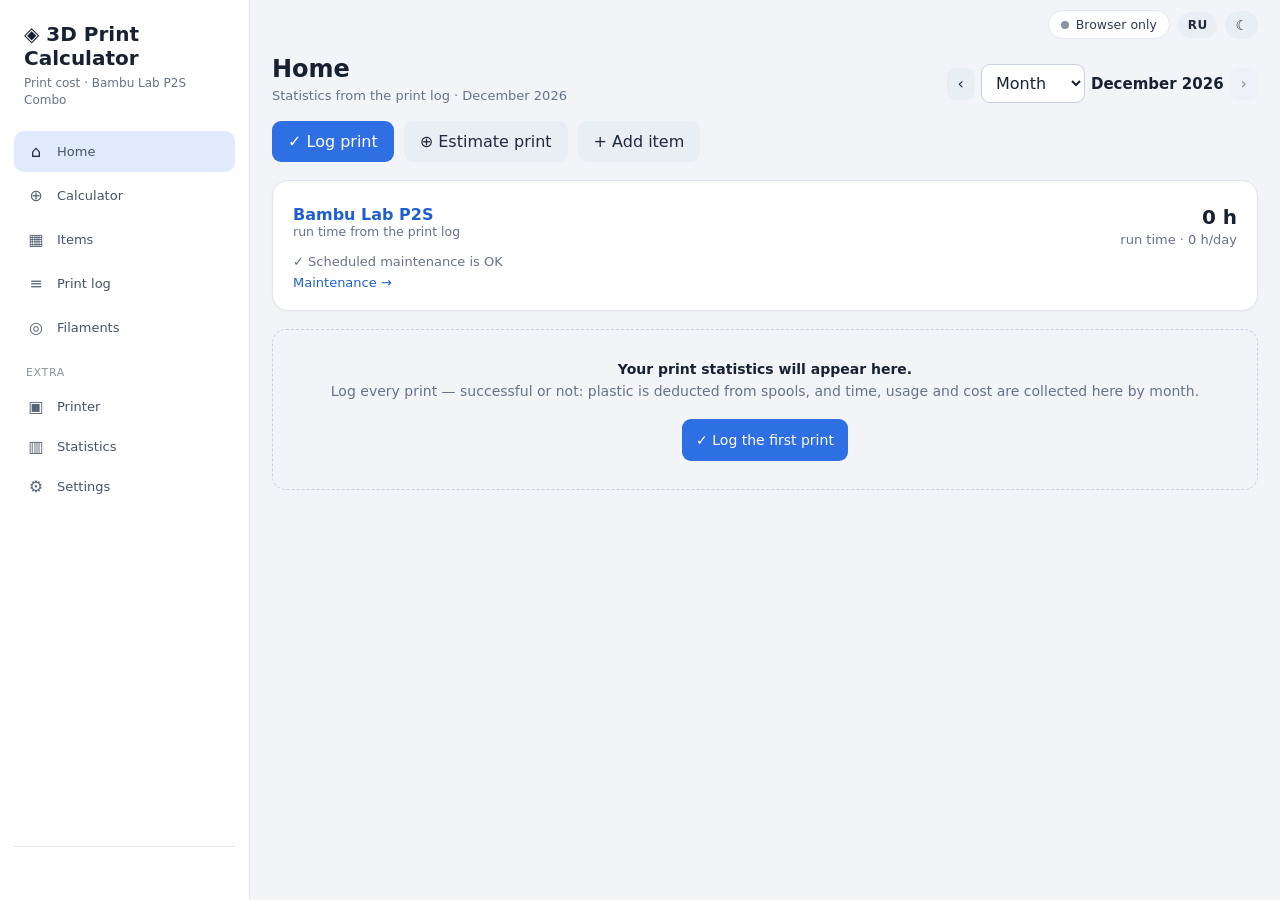
==== commit d2fd8442: "Локализация на английский и переключатель EN/RU - js/i18n.js: функция _t() и перевод статичного HTML" ====
--- a/index.html
+++ b/index.html
@@ -7,7 +7,7 @@
 <nav class="mainnav" aria-label="Основные разделы"><a href="#home" data-nav="home"><span class="ic">⌂</span><span class="lbl">Главная</span><span class="lbs">Главная</span></a><a href="#calc" data-nav="calc"><span class="ic">⊕</span><span class="lbl">Калькулятор</span><span class="lbs">Расчёт</span></a><a href="#catalog" data-nav="catalog"><span class="ic">▦</span><span class="lbl">Изделия</span><span class="lbs">Изделия</span><span class="badge" id="navCount"></span></a><a href="#log" data-nav="log"><span class="ic">≡</span><span class="lbl">Журнал печати</span><span class="lbs">Журнал</span></a><a href="#spools" data-nav="spools"><span class="ic">◎</span><span class="lbl">Филаменты</span><span class="lbs">Филаменты</span><span class="badge warnb" id="navSpools"></span></a><button type="button" class="navmore" id="navMore" aria-expanded="false"><span class="ic">⋯</span><span class="lbl">Ещё</span><span class="lbs">Ещё</span></button></nav>
 <nav class="subnav" id="subNav" aria-label="Дополнительно"><div class="navsep">Дополнительно</div><a href="#printer" data-nav="printer"><span class="ic">▣</span><span class="lbl">Принтер</span><span class="badge warnb" id="navPrinter"></span></a><a href="#stats" data-nav="stats"><span class="ic">▥</span><span class="lbl">Статистика</span></a><a href="#settings" data-nav="settings"><span class="ic">⚙</span><span class="lbl">Настройки</span></a></nav>
 <div class="side-foot"><div class="status" id="status" role="status"></div></div></aside>
-<main><header class="topbar"><div class="tb-brand">◈ 3D Print</div><div class="tb-right"><button type="button" class="syncpill" id="navFile" onclick="location.hash='settings'"></button><button type="button" class="themebtn" id="themeBtn" title="Светлая / тёмная тема"></button></div></header><div class="wrap">
+<main><header class="topbar"><div class="tb-brand">◈ 3D Print</div><div class="tb-right"><button type="button" class="syncpill" id="navFile" onclick="location.hash='settings'"></button><button type="button" class="themebtn langbtn" id="langBtn">EN</button><button type="button" class="themebtn" id="themeBtn" title="Светлая / тёмная тема"></button></div></header><div class="wrap">
 
 <section class="page" id="page-home" hidden><div class="pagehead"><div><h1>Главная</h1><p id="dashSub">Обзор по журналу печати</p></div>
 <div class="period"><button type="button" class="iconbtn" id="dPrev" title="Предыдущий период">‹</button><select id="dType" aria-label="Период"><option value="month">Месяц</option><option value="year">Год</option><option value="all">Всё время</option></select><b class="period-lbl" id="dLabel"></b><button type="button" class="iconbtn" id="dNext" title="Следующий период">›</button></div></div>
@@ -93,7 +93,7 @@
 </section>
 
 <section class="page" id="page-settings" hidden><div class="pagehead"><div><h1>Настройки</h1><p>Оформление, хранилище данных, материалы, принтеры и справочники катушек</p></div></div>
-<section class="panel"><div class="filebar"><h2 style="margin:0">Оформление</h2><label class="inlinesel">Тема<select id="themeSel"><option value="auto">Как в системе</option><option value="dark">Тёмная</option><option value="light">Светлая</option></select></label></div></section>
+<section class="panel"><div class="filebar"><h2 style="margin:0">Оформление</h2><label class="inlinesel">Тема<select id="themeSel"><option value="auto">Как в системе</option><option value="dark">Тёмная</option><option value="light">Светлая</option></select></label><label class="inlinesel">Язык · Language<select id="langSel"><option value="ru">Русский</option><option value="en">English</option></select></label></div></section>
 <section class="panel"><div class="filebar"><div><h2>Хранилище данных</h2><div class="filestate" id="stState"></div></div><div class="buttons" style="margin:0"><button id="stReconnect">Войти</button><button id="stSaveNow">Сохранить сейчас<span class="kbd">Ctrl+S</span></button><button class="danger" id="stDetach">Отключить</button></div></div><label class="check" id="autosaveWrap"><input type="checkbox" id="autosave" checked> Автосохранение при каждом изменении</label><div class="notice top" id="legacyNote" hidden></div>
 <div class="stores"><div class="store-opt" id="optFolder"><h3>Папка на компьютере</h3><p class="muted">Файл данных, photos/ и backups/ в выбранной папке. Удобно положить папку в OneDrive/Яндекс Диск. Только Chrome и Edge на компьютере.</p><button class="secondary" id="dirPick">Выбрать папку</button><p class="muted" id="dirNote" style="margin:8px 0 0">Этот браузер не поддерживает работу с папками.</p></div>
 <div class="store-opt" id="optDrive"><h3>Google Drive</h3><p class="muted">Работает в любом браузере, в том числе на телефоне. Данные — в папке «3D Print Calculator» вашего Google Drive; приложение видит только свои файлы.</p><button class="secondary" id="gdPick">Подключить Google Drive</button>
@@ -137,6 +137,8 @@
 <p class="muted" id="bfInfo" style="margin:8px 0"></p><div id="bfList" class="bblist"></div>
 <div class="buttons bb-foot"><button type="button" id="bfApply">Применить</button><span class="muted" id="bfSelInfo"></span></div></dialog>
 <div class="vtip" id="vtip" role="tooltip" hidden></div>
+<script src="js/i18n-en.js"></script>
+<script src="js/i18n.js"></script>
 <script src="js/config.js"></script>
 <script src="js/gdrive.js"></script>
 <script src="js/bambu.js"></script>
--- a/css/style.css
+++ b/css/style.css
@@ -499,3 +499,4 @@
 .profrow .ptime{grid-column:1/-1;grid-row:2;min-width:0}
 .profrow input{margin-top:4px}
 .pfscope{margin-top:10px}
+.langbtn{font-size:12px;font-weight:700;letter-spacing:.3px}
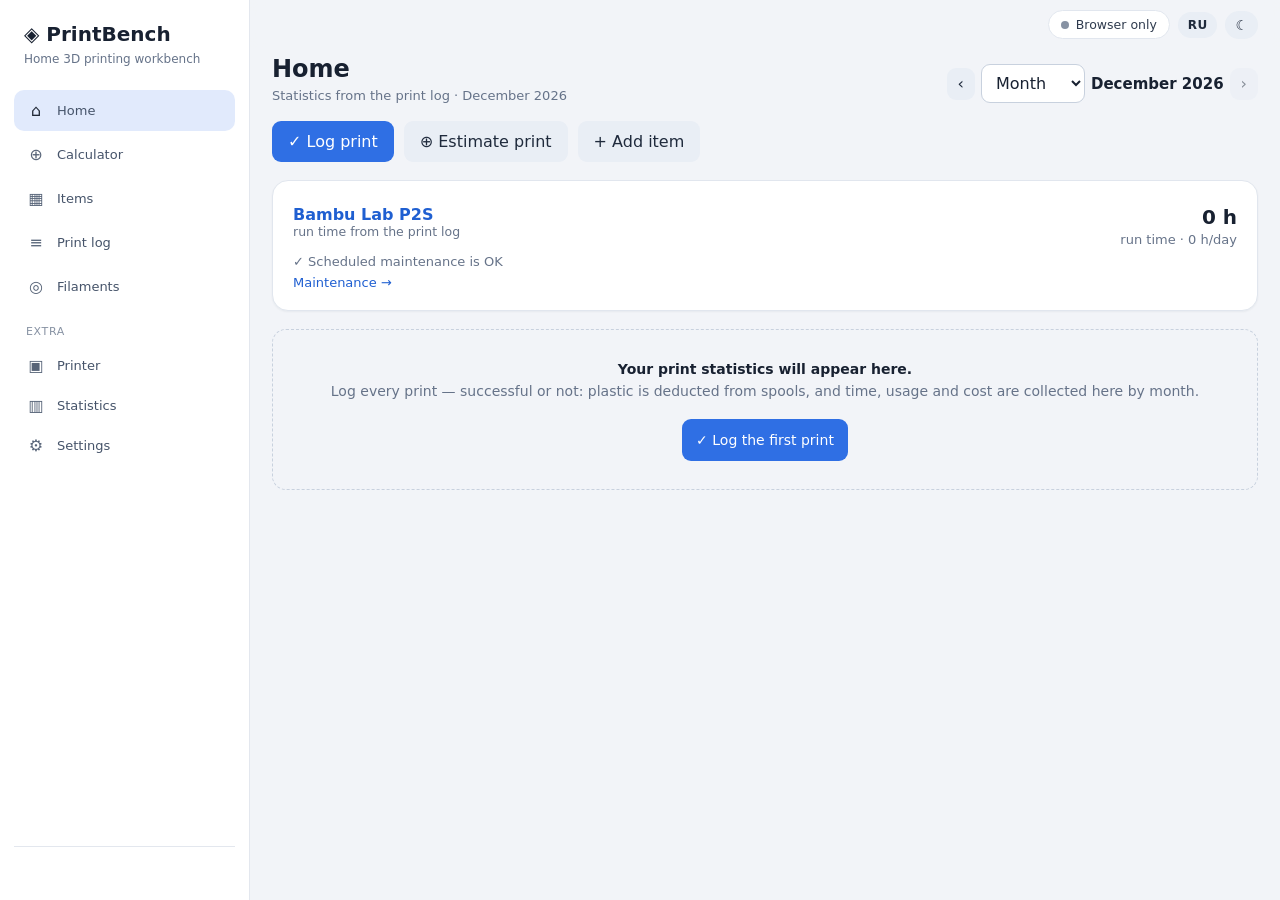
==== commit 61d30604: "Переименование проекта в PrintBench — мастерская домашней 3D-печати Название и подзаголовок в интерф" ====
--- a/index.html
+++ b/index.html
@@ -1,9 +1,9 @@
-<!doctype html><html lang="ru"><head><meta charset="utf-8"><meta name="viewport" content="width=device-width,initial-scale=1"><title>3D Print Calculator • Себестоимость печати</title>
-<meta name="description" content="Себестоимость 3D-печати, каталог изделий, учёт катушек филамента и журнал печати. Работает в браузере, данные — у вас.">
+<!doctype html><html lang="ru"><head><meta charset="utf-8"><meta name="viewport" content="width=device-width,initial-scale=1"><title>PrintBench — мастерская домашней 3D-печати</title>
+<meta name="description" content="PrintBench — мастерская домашней 3D-печати: калькулятор себестоимости, каталог изделий, учёт катушек филамента, журнал печати и обслуживание принтера. Работает в браузере, данные — у вас.">
 <meta name="theme-color" content="#121b30"><link rel="icon" href="icon.svg" type="image/svg+xml"><link rel="manifest" href="manifest.webmanifest"><link rel="apple-touch-icon" href="icon.svg">
 <script>(function(){var t="auto";try{t=localStorage.getItem("p2s_theme")||"auto"}catch(e){}var d=t==="auto"?(matchMedia("(prefers-color-scheme: light)").matches?"light":"dark"):t;document.documentElement.dataset.theme=d})()</script>
 <link rel="stylesheet" href="css/style.css"></head></head><body><div class="app">
-<aside class="side"><div class="brand"><b>◈ 3D Print Calculator</b><span>Себестоимость печати · Bambu Lab P2S Combo</span></div>
+<aside class="side"><div class="brand"><b>◈ PrintBench</b><span>Мастерская домашней 3D-печати</span></div>
 <nav class="mainnav" aria-label="Основные разделы"><a href="#home" data-nav="home"><span class="ic">⌂</span><span class="lbl">Главная</span><span class="lbs">Главная</span></a><a href="#calc" data-nav="calc"><span class="ic">⊕</span><span class="lbl">Калькулятор</span><span class="lbs">Расчёт</span></a><a href="#catalog" data-nav="catalog"><span class="ic">▦</span><span class="lbl">Изделия</span><span class="lbs">Изделия</span><span class="badge" id="navCount"></span></a><a href="#log" data-nav="log"><span class="ic">≡</span><span class="lbl">Журнал печати</span><span class="lbs">Журнал</span></a><a href="#spools" data-nav="spools"><span class="ic">◎</span><span class="lbl">Филаменты</span><span class="lbs">Филаменты</span><span class="badge warnb" id="navSpools"></span></a><button type="button" class="navmore" id="navMore" aria-expanded="false"><span class="ic">⋯</span><span class="lbl">Ещё</span><span class="lbs">Ещё</span></button></nav>
 <nav class="subnav" id="subNav" aria-label="Дополнительно"><div class="navsep">Дополнительно</div><a href="#printer" data-nav="printer"><span class="ic">▣</span><span class="lbl">Принтер</span><span class="badge warnb" id="navPrinter"></span></a><a href="#stats" data-nav="stats"><span class="ic">▥</span><span class="lbl">Статистика</span></a><a href="#settings" data-nav="settings"><span class="ic">⚙</span><span class="lbl">Настройки</span></a></nav>
 <div class="side-foot"><div class="status" id="status" role="status"></div></div></aside>
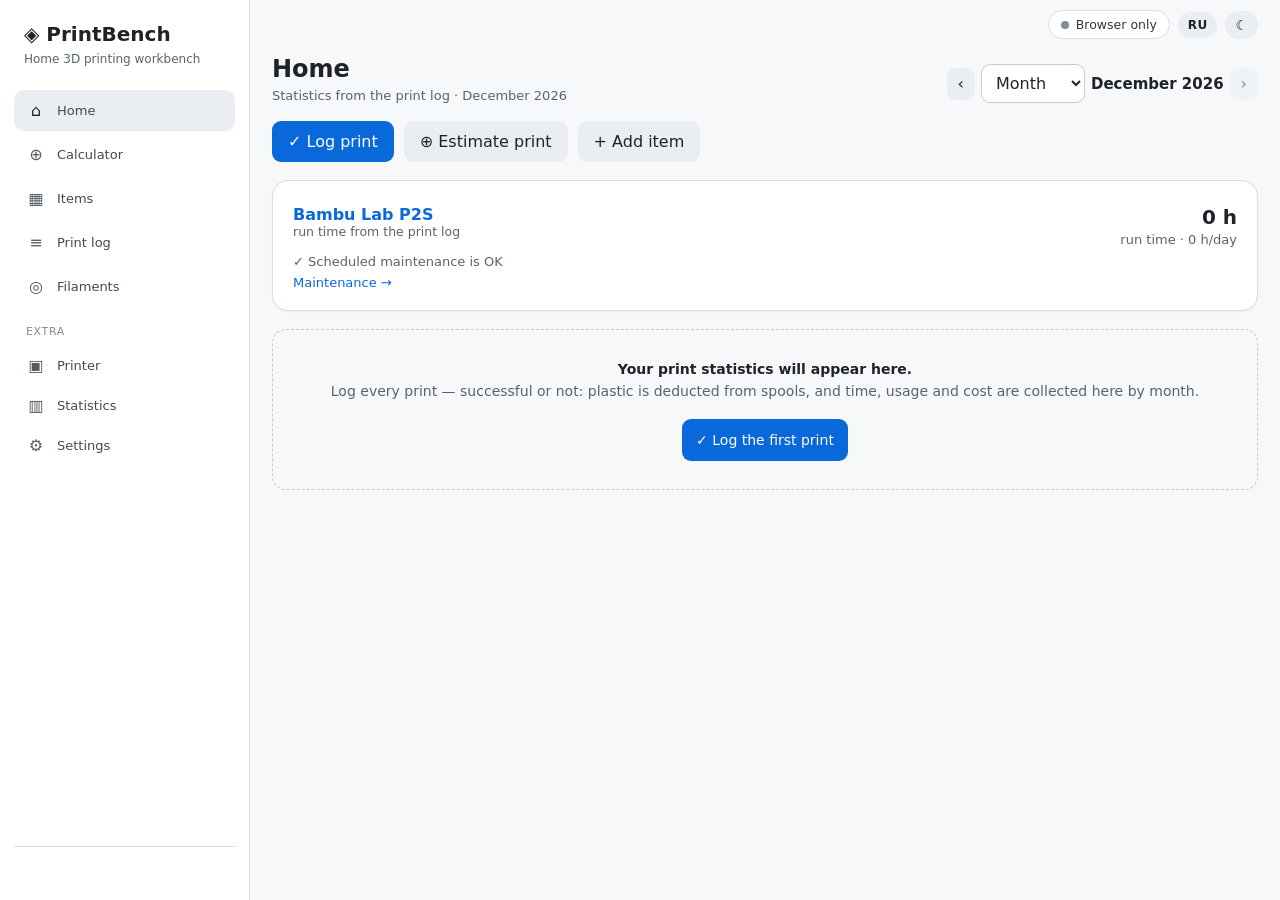
==== commit ebbcc32e: "Палитра «Эволюция»: нейтральный сланец вместо тёмно-синего Тёмная тема на нейтральных серых, синий о" ====
--- a/index.html
+++ b/index.html
@@ -1,13 +1,13 @@
 <!doctype html><html lang="ru"><head><meta charset="utf-8"><meta name="viewport" content="width=device-width,initial-scale=1"><title>PrintBench — мастерская домашней 3D-печати</title>
 <meta name="description" content="PrintBench — мастерская домашней 3D-печати: калькулятор себестоимости, каталог изделий, учёт катушек филамента, журнал печати и обслуживание принтера. Работает в браузере, данные — у вас.">
-<meta name="theme-color" content="#121b30"><link rel="icon" href="icon.svg" type="image/svg+xml"><link rel="manifest" href="manifest.webmanifest"><link rel="apple-touch-icon" href="icon.svg">
+<meta name="theme-color" content="#11161d"><link rel="icon" href="icon.svg" type="image/svg+xml"><link rel="manifest" href="manifest.webmanifest"><link rel="apple-touch-icon" href="icon.svg">
 <script>(function(){var t="auto";try{t=localStorage.getItem("p2s_theme")||"auto"}catch(e){}var d=t==="auto"?(matchMedia("(prefers-color-scheme: light)").matches?"light":"dark"):t;document.documentElement.dataset.theme=d})()</script>
 <link rel="stylesheet" href="css/style.css"></head></head><body><div class="app">
 <aside class="side"><div class="brand"><b>◈ PrintBench</b><span>Мастерская домашней 3D-печати</span></div>
 <nav class="mainnav" aria-label="Основные разделы"><a href="#home" data-nav="home"><span class="ic">⌂</span><span class="lbl">Главная</span><span class="lbs">Главная</span></a><a href="#calc" data-nav="calc"><span class="ic">⊕</span><span class="lbl">Калькулятор</span><span class="lbs">Расчёт</span></a><a href="#catalog" data-nav="catalog"><span class="ic">▦</span><span class="lbl">Изделия</span><span class="lbs">Изделия</span><span class="badge" id="navCount"></span></a><a href="#log" data-nav="log"><span class="ic">≡</span><span class="lbl">Журнал печати</span><span class="lbs">Журнал</span></a><a href="#spools" data-nav="spools"><span class="ic">◎</span><span class="lbl">Филаменты</span><span class="lbs">Филаменты</span><span class="badge warnb" id="navSpools"></span></a><button type="button" class="navmore" id="navMore" aria-expanded="false"><span class="ic">⋯</span><span class="lbl">Ещё</span><span class="lbs">Ещё</span></button></nav>
 <nav class="subnav" id="subNav" aria-label="Дополнительно"><div class="navsep">Дополнительно</div><a href="#printer" data-nav="printer"><span class="ic">▣</span><span class="lbl">Принтер</span><span class="badge warnb" id="navPrinter"></span></a><a href="#stats" data-nav="stats"><span class="ic">▥</span><span class="lbl">Статистика</span></a><a href="#settings" data-nav="settings"><span class="ic">⚙</span><span class="lbl">Настройки</span></a></nav>
 <div class="side-foot"><div class="status" id="status" role="status"></div></div></aside>
-<main><header class="topbar"><div class="tb-brand">◈ 3D Print</div><div class="tb-right"><button type="button" class="syncpill" id="navFile" onclick="location.hash='settings'"></button><button type="button" class="themebtn langbtn" id="langBtn">EN</button><button type="button" class="themebtn" id="themeBtn" title="Светлая / тёмная тема"></button></div></header><div class="wrap">
+<main><header class="topbar"><div class="tb-brand">◈ PrintBench</div><div class="tb-right"><button type="button" class="syncpill" id="navFile" onclick="location.hash='settings/data'"></button><button type="button" class="themebtn langbtn" id="langBtn">EN</button><button type="button" class="themebtn" id="themeBtn" title="Светлая / тёмная тема"></button></div></header><div class="wrap">
 
 <section class="page" id="page-home" hidden><div class="pagehead"><div><h1>Главная</h1><p id="dashSub">Обзор по журналу печати</p></div>
 <div class="period"><button type="button" class="iconbtn" id="dPrev" title="Предыдущий период">‹</button><select id="dType" aria-label="Период"><option value="month">Месяц</option><option value="year">Год</option><option value="all">Всё время</option></select><b class="period-lbl" id="dLabel"></b><button type="button" class="iconbtn" id="dNext" title="Следующий период">›</button></div></div>
@@ -24,7 +24,7 @@
 
 <section class="page" id="page-calc" hidden><div class="pagehead"><div><h1>Калькулятор</h1><p>Быстрый расчёт себестоимости. Сохранить результат как изделие — ниже.</p></div></div>
 <div class="grid calc-grid"><section class="panel"><h2>Быстрый расчёт</h2><div class="fields"><label class="wide">Материал<select id="material"></select></label><label class="wide">Расход пластика, г<input id="grams" type="number" min="0" step="0.1" value="100" inputmode="decimal"></label><div class="wide lbl">Время печати<div class="tin"><input type="hidden" class="tin-v" id="hours" value="4"><span class="tin-f"><input type="text" class="tin-h" inputmode="decimal" value="4" aria-label="часы (можно дробные: 2,5 или 2:30)" title="Часы. Можно ввести дробные: 2,5 — или 2:30"><small>ч</small><input type="number" class="tin-m" min="0" max="59" step="1" inputmode="numeric" value="0" aria-label="минуты"><small>мин</small><small class="tin-d">= 4 ч</small></span><input type="range" class="tin-r" min="0" max="2880" step="5" value="240" aria-label="Время печати, до 48 ч"><div class="tin-scale"><span>0</span><span>12 ч</span><span>24 ч</span><span>36 ч</span><span>48 ч</span></div></div></div></div>
-<details class="more" id="calcMore"><summary>Дополнительные параметры <small>принтер, доп. затраты, прототипы</small></summary><div class="fields"><label>Принтер<select id="calcPrinter"></select></label><label>Доп. затраты, ₽<input id="extra" type="number" min="0" step="0.01" value="0"></label></div><div class="filebar" style="margin-top:14px"><h3 style="margin:0">Прототипы</h3><button type="button" class="secondary small" id="cProtoAdd">+ Прототип</button></div><div id="cProtos" style="margin-top:10px"></div></details>
+<details class="more" id="calcMore"><summary>Дополнительные параметры <small>принтер, доп. затраты, прототипы</small></summary><div class="fields"><label class="multi-pr">Принтер<select id="calcPrinter"></select></label><label>Доп. затраты, ₽<input id="extra" type="number" min="0" step="0.01" value="0"></label></div><div class="filebar" style="margin-top:14px"><h3 style="margin:0">Прототипы</h3><button type="button" class="secondary small" id="cProtoAdd">+ Прототип</button></div><div id="cProtos" style="margin-top:10px"></div></details>
 <p class="muted" style="margin-bottom:0">Указывайте весь израсходованный пластик, включая поддержки и отходы.</p></section>
 <section class="panel result-panel"><div class="muted">Себестоимость</div><div class="total" id="total">—</div><p class="muted" id="pergram" style="margin-top:0"></p>
 <details class="more" id="calcBreak"><summary>Разбивка затрат</summary><div class="breakdown" id="breakdown"></div><h3>Структура затрат</h3><div id="bars"></div></details>
@@ -32,8 +32,8 @@
 <section class="panel"><details class="more save-more" id="calcSave"><summary><b>Сохранить как изделие</b> <small>создать карточку изделия из этого расчёта</small></summary><div class="fields"><label class="wide">Название изделия<input id="name" placeholder="Например, держатель катушки"></label><label class="wide">Примечания<textarea id="notes" placeholder="Поддержки, настройки, версия модели..."></textarea></label></div><div class="buttons"><button type="button" id="saveOpen">Создать и открыть карточку</button><button type="button" class="secondary" id="save">Создать</button></div></details></section>
 <details class="notice more"><summary>Как считается себестоимость</summary><p style="margin:8px 0 0">Расчёт: пластик (г × ₽/кг ÷ 1000) + электроэнергия (ч × Вт ÷ 1000 × ₽/кВт·ч) + амортизация (ч × стоимость принтера ÷ срок в годах ÷ часов в год) + обслуживание (ч × ₽/ч) + дополнительные затраты. Оплата труда и прибыль не включены. Изменение настроек пересчитывает ранее сохранённые изделия.</p></details></section>
 
-<section class="page" id="page-catalog" hidden><div class="pagehead"><div><h1>Изделия</h1><p id="catSub"></p></div><div class="buttons" style="margin:0"><button type="button" class="secondary" id="bmOpen" title="Создать изделия из моделей, которые печатались на принтере (история Bambu Cloud)">⇣ Модели из Bambu Cloud</button><button type="button" id="newItem">+ Новое изделие</button></div></div>
-<div class="toolbar ptb"><input id="search" type="search" placeholder="Поиск: название, тег, материал"><select id="statusFilter" aria-label="Статус"></select><select id="matFilter" aria-label="Материал"></select><select id="catSort" aria-label="Сортировка"><option value="new">Сначала новые</option><option value="old">Сначала старые</option><option value="name">По названию</option><option value="costDesc">Сначала дорогие</option><option value="costAsc">Сначала дешёвые</option><option value="printed">Чаще печатаются</option></select><div class="seg" id="catView" role="tablist" aria-label="Вид"><button type="button" data-v="cards" title="Карточки">▦ Карточки</button><button type="button" data-v="table" title="Таблица">☰ Таблица</button></div><button type="button" class="secondary small" id="structBtn" title="Перенести изделия по иерархии: вложить в сборку или вынести">⇄ Структура</button><button type="button" class="secondary small" id="exportCsv" title="Экспорт каталога в CSV">CSV</button></div>
+<section class="page" id="page-catalog" hidden><div class="pagehead"><div><h1>Изделия</h1><p id="catSub"></p></div><div class="buttons" style="margin:0"><button type="button" id="newItem">+ Новое изделие</button><details class="menu"><summary class="iconbtn" title="Ещё действия" aria-label="Ещё действия">⋯</summary><div class="menu-list"><button type="button" id="bmOpen" title="Создать изделия из моделей, которые печатались на принтере (история Bambu Cloud)">⇣ Модели из Bambu Cloud</button><button type="button" id="structBtn" title="Перенести изделия по иерархии: вложить в сборку или вынести">⇄ Структура</button><button type="button" id="exportCsv" title="Экспорт каталога в CSV">⇩ Экспорт в CSV</button></div></details></div></div>
+<div class="toolbar ptb"><input id="search" type="search" placeholder="Поиск: название, тег, материал"><select id="statusFilter" aria-label="Статус"></select><select id="matFilter" aria-label="Материал"></select><select id="catSort" aria-label="Сортировка"><option value="new">Сначала новые</option><option value="old">Сначала старые</option><option value="name">По названию</option><option value="costDesc">Сначала дорогие</option><option value="costAsc">Сначала дешёвые</option><option value="printed">Чаще печатаются</option></select><div class="seg" id="catView" role="tablist" aria-label="Вид"><button type="button" data-v="cards" title="Карточки">▦ Карточки</button><button type="button" data-v="table" title="Таблица">☰ Таблица</button></div></div>
 <div class="structbar" id="structBar" hidden><span id="structInfo"></span><div class="buttons" style="margin:0"><button type="button" class="secondary" id="structRoot" hidden>⇱ На верхний уровень</button><button type="button" class="secondary" id="structCancel">Отменить</button><button type="button" id="structDone">Готово</button></div></div>
 <div class="cards" id="catCards"></div>
 <section class="panel" id="catTable"><div class="tablewrap"><table><thead><tr><th colspan="2">Изделие</th><th>Статус</th><th>Материалы</th><th class="num">Пластик</th><th class="num">Время</th><th class="num">Себестоимость</th><th>Дата</th></tr></thead><tbody id="rows"></tbody></table></div></section>
@@ -43,22 +43,24 @@
 <div class="buttons" style="margin:0"><button type="button" id="itPrintBtn">✓ Записать печать</button><details class="menu" id="itMenu"><summary class="iconbtn" title="Ещё действия" aria-label="Ещё действия">⋯</summary><div class="menu-list"><button type="button" data-act="moveItem">⇄ Переместить в иерархии</button><button type="button" data-act="descOpen">✎ Описание для MakerWorld</button><button type="button" data-act="dupItem">⧉ Дублировать</button><button type="button" class="danger-t" data-act="delItem">× Удалить изделие</button></div></details></div></div>
 <div class="tabs" id="itTabs" role="tablist"><button type="button" data-tab="overview">Обзор</button><button type="button" data-tab="log">Журнал печати <span class="tabn" id="itTabLogN"></span></button></div>
 <div class="tabpane" data-pane="overview"><div class="grid"><div>
-<section class="panel"><h2>Основное</h2><div class="fields"><label class="wide">Название<input data-f="name"></label><label>Статус<select data-f="status" id="itStatus"></select></label><label>Теги<input data-f="tags" placeholder="через запятую"></label><label>Принтер<select data-f="printerId" id="itPrinter"></select></label><label>Дата создания<input type="date" id="itCreated"></label><label class="wide">Описание<textarea data-f="notes" placeholder="Что это, для чего, кому подарено, что доработать..."></textarea></label></div></section>
+<section class="panel"><h2>Основное</h2><div class="fields"><label class="wide">Название<input data-f="name"></label><label>Статус<select data-f="status" id="itStatus"></select></label><label>Теги<input data-f="tags" placeholder="через запятую"></label><label class="multi-pr">Принтер<select data-f="printerId" id="itPrinter"></select></label><label>Дата создания<input type="date" id="itCreated"></label><label class="wide">Описание<textarea data-f="notes" placeholder="Что это, для чего, кому подарено, что доработать..."></textarea></label></div></section>
 <section class="panel" id="itPrintPanel"><h2>Печать</h2><div id="itParts"></div><div class="fields" style="margin-top:12px"><label>Доп. затраты, ₽<input data-f="extra" type="number" min="0" step="0.01" title="На одно изделие: крепёж, магниты, краска, упаковка"></label></div><details class="more"><summary>Настройки печати</summary><div class="fields"><label>Сопло, мм<input data-f="print.nozzle"></label><label>Высота слоя, мм<input data-f="print.layer"></label><label>Заполнение<input data-f="print.infill" placeholder="15% gyroid"></label><label>Стенки<input data-f="print.walls"></label><label>Поддержки<input data-f="print.supports" placeholder="Не нужны / tree, только на столе"></label><label>Пластина<input data-f="print.plate" placeholder="Textured PEI"></label><label class="wide">Прочее<textarea data-f="print.other" placeholder="Ориентация, ironing, особенности слайсинга..."></textarea></label></div></details></section>
 <section class="panel" id="itKidsPanel"><div class="filebar" style="margin-bottom:10px"><h2 style="margin:0">Состав</h2><button type="button" class="secondary" data-act="addKid">+ Элемент</button></div><div id="itKids"></div></section></div><div>
 <section class="panel"><h2>Себестоимость</h2><div class="total" id="itTotal"></div><p class="muted" id="itSummary" style="margin:2px 0 0"></p><details class="more"><summary>Подробнее</summary><div class="breakdown" id="itTreeCost"></div><div class="breakdown" id="itBreakdown"></div><div class="breakdown" id="itProtoCost"></div><h3>Материалы</h3><div id="itMats" class="breakdown" style="margin-top:0"></div><h3>Структура затрат</h3><div id="itBars"></div></details></section>
 <section class="panel"><div class="filebar" style="margin-bottom:12px"><h2 style="margin:0">Фото</h2><button class="secondary" id="photoAdd">+ Добавить фото</button><input type="file" id="photoInput" accept="image/*" multiple hidden></div><div class="drop" id="photoDrop"><div class="photos" id="itPhotos"></div></div><p class="muted" id="photoHint"></p></section>
 <section class="panel"><h2>Ссылки</h2><div id="itLinks"></div><div class="buttons" style="margin-top:6px"><button class="secondary small" data-act="addLink" data-preset="MakerWorld">+ MakerWorld</button><button class="secondary small" data-act="addLink" data-preset="Thingiverse">+ Thingiverse</button><button class="secondary small" data-act="addLink" data-preset="Printables">+ Printables</button><button class="secondary small" data-act="addLink" data-preset="">+ Ссылка</button></div></section></div></div></div>
-<div class="tabpane" data-pane="log" hidden><section class="panel"><div class="filebar" style="margin-bottom:12px"><div><h2 style="margin:0">Печать</h2><p class="muted" id="itPrintSum" style="margin:4px 0 0"></p></div><button type="button" data-act="printStart" id="printStartBtn">✓ Записать печать</button></div>
-<div id="printForm" hidden class="part pform" style="margin-bottom:14px"><div class="seg big" id="pfResultSeg" role="radiogroup" aria-label="Результат"><button type="button" data-v="ok" class="ok">✓ Успешно</button><button type="button" data-v="fail" class="bad">✕ Неудачно</button></div><input type="hidden" id="pfResult" value="ok"><div class="seg pfscope" id="pfScopeSeg" role="radiogroup" aria-label="Что напечатано" hidden><button type="button" data-v="own">Только это изделие</button><button type="button" data-v="whole">Вся сборка</button></div><input type="hidden" id="pfScope" value="own">
-<div class="fields pfhead"><label>Дата<input type="date" id="pfDate"></label><label>Комплектов<input type="number" min="1" step="1" id="pfSets" value="1"></label><div class="lbl">Время печати<div class="tin compact"><input type="hidden" class="tin-v" id="pfHours" value="0"><span class="tin-f"><input type="text" class="tin-h" inputmode="decimal" value="0" aria-label="часы"><small>ч</small><input type="number" class="tin-m" min="0" max="59" step="1" inputmode="numeric" value="0" aria-label="минуты"><small>мин</small><small class="tin-d"></small></span></div></div><label>Принтер<select id="pfPrinter"></select></label><label class="wide">Комментарий<input id="pfNote" placeholder="Причина неудачи, особенности"></label></div>
+<div class="tabpane" data-pane="log" hidden><section class="panel"><div class="filebar" style="margin-bottom:12px"><div><h2 style="margin:0">Печать</h2><p class="muted" id="itPrintSum" style="margin:4px 0 0"></p></div><div class="buttons" style="margin:0"><button type="button" class="secondary" data-act="addProto" id="protoStartBtn" title="Пробная печать: затраты уйдут в прототипы, в себестоимость изделия не войдут">⚗ Прототип</button><button type="button" data-act="printStart" id="printStartBtn">✓ Записать печать</button></div></div>
+<div class="seg itlogseg" id="itLogSeg" role="tablist" aria-label="Какие печати показать" hidden><button type="button" data-v="">Все</button><button type="button" data-v="final">◈ В изделие</button><button type="button" data-v="proto">⚗ Прототипы <span class="tabn" id="itProtoN"></span></button></div><p class="muted protosum" id="itProtoSum" hidden></p>
+<div id="printForm" hidden class="part pform" style="margin-bottom:14px"><div class="seg big" id="pfResultSeg" role="radiogroup" aria-label="Результат"><button type="button" data-v="ok" class="ok">✓ Успешно</button><button type="button" data-v="fail" class="bad">✕ Неудачно</button></div><input type="hidden" id="pfResult" value="ok"><div class="seg pfscope" id="pfScopeSeg" role="radiogroup" aria-label="Что напечатано" hidden><button type="button" data-v="own">Только это изделие</button><button type="button" data-v="whole">Вся сборка</button></div><input type="hidden" id="pfScope" value="own"><div class="pfpurpose"><div class="seg" id="pfPurposeSeg" role="radiogroup" aria-label="Назначение печати"><button type="button" data-v="final" title="Деталь готового изделия — идёт в напечатанные комплекты">◈ В изделие</button><button type="button" data-v="proto" title="Пробная печать — затраты уйдут в прототипы, в себестоимость изделия не войдут">⚗ Прототип</button></div><label class="inl" id="pfVerWrap" hidden>Версия<input id="pfVer" placeholder="v2" title="Версия прототипа / что проверяли"></label></div>
+<div class="fields pfhead"><label>Дата<input type="date" id="pfDate"></label><label>Комплектов<input type="number" min="1" step="1" id="pfSets" value="1"></label><div class="lbl">Время печати<div class="tin compact"><input type="hidden" class="tin-v" id="pfHours" value="0"><span class="tin-f"><input type="text" class="tin-h" inputmode="decimal" value="0" aria-label="часы"><small>ч</small><input type="number" class="tin-m" min="0" max="59" step="1" inputmode="numeric" value="0" aria-label="минуты"><small>мин</small><small class="tin-d"></small></span></div></div><label class="multi-pr">Принтер<select id="pfPrinter"></select></label><label class="wide">Комментарий<input id="pfNote" placeholder="Причина неудачи, особенности"></label></div>
+<h3 style="margin:16px 0 8px">Ещё на этом столе</h3><p class="muted" id="pfLinesHint" style="margin:0 0 8px" hidden>Затраты стола делятся между элементами по их плановому весу; долю можно поправить в записи журнала.</p><div id="pfLines"></div><button type="button" class="secondary small" data-act="pfLineAdd">+ Другой элемент на столе</button>
 <h3 style="margin:16px 0 8px">Списание с катушек</h3><div id="pfRows"></div><div class="buttons"><button type="button" data-act="printSave">Сохранить и списать</button><button type="button" class="secondary" data-act="printCancel">Отмена</button></div></div>
 <div id="itPrints"></div></section>
-<section class="panel"><div class="filebar" style="margin-bottom:12px"><h2 style="margin:0">Прототипы</h2><button class="secondary" data-act="addProto">+ Прототип</button></div><p class="muted" style="margin-top:0">Пробные и неудачные печати до финальной версии. В себестоимость изделия не входят — считаются отдельно как затраты на разработку.</p><div id="itProtos"></div><p class="muted" id="itProtoSum" style="margin:12px 0 0"></p></section></div>
+</div>
 </section>
 <dialog id="descDlg" class="dlg wide" aria-labelledby="descTitle"><div class="dlg-head"><h2 id="descTitle">Описание для MakerWorld</h2><button type="button" class="iconbtn" id="descClose" title="Закрыть" aria-label="Закрыть">×</button></div><div class="filebar" style="margin-bottom:12px"><div class="toolbar"><select data-f="desc.lang" id="descLang"><option value="ru">Шаблон на русском</option><option value="en">Template in English</option></select><button id="descCopy">Скопировать текст</button></div></div><div class="grid"><div class="fields" style="grid-template-columns:1fr;align-content:start"><label>Вступление — что это и зачем<textarea data-f="desc.intro" style="min-height:110px"></textarea></label><label>Что ещё понадобится (крепёж, магниты...)<textarea data-f="desc.hardware" placeholder="4× винт M3×10&#10;2× магнит 6×3 мм"></textarea></label><label>Сборка<textarea data-f="desc.assembly"></textarea></label><label>Советы по печати<textarea data-f="desc.tips"></textarea></label></div><div><div class="muted" style="margin-bottom:6px">Готовый текст — детали и настройки подставляются автоматически</div><pre class="desc-preview" id="descOut"></pre></div></div></dialog>
 
-<section class="page" id="page-spools" hidden><div class="pagehead"><div><h1>Филаменты</h1><p>Катушки на складе. Остатки списываются по журналу печати и прототипам</p></div><div class="buttons" style="margin:0"><button type="button" class="secondary" id="bfOpen" title="Сверить остатки катушек Bambu Lab с данными AMS из Bambu Lab Cloud">⇣ Сверить с Bambu Cloud</button><button type="button" id="spoolAdd">+ Катушка</button></div></div>
+<section class="page" id="page-spools" hidden><div class="pagehead"><div><h1>Филаменты</h1><p>Катушки на складе. Остатки списываются по журналу печати</p></div><div class="buttons" style="margin:0"><button type="button" id="spoolAdd">+ Катушка</button><details class="menu"><summary class="iconbtn" title="Ещё действия" aria-label="Ещё действия">⋯</summary><div class="menu-list"><button type="button" id="bfOpen" title="Сверить остатки катушек Bambu Lab с данными AMS из Bambu Lab Cloud">⇣ Сверить с Bambu Cloud</button></div></details></div></div>
 <div class="tiles" id="spoolTiles" style="margin-bottom:16px;grid-template-columns:repeat(auto-fill,minmax(190px,1fr))"></div>
 <div class="toolbar ptb"><input id="spoolSearch" type="search" placeholder="Поиск: цвет, серия, магазин"><select id="spoolMat" aria-label="Материал"></select><select id="spoolBrand" aria-label="Производитель"></select><select id="spoolFilter" aria-label="Наличие"><option value="active">В наличии</option><option value="low">Заканчиваются</option><option value="empty">Закончились</option><option value="all">Все</option></select><select id="spoolGroup" aria-label="Группировка"><option value="none">Без группировки</option><option value="material">По типу пластика</option></select><select id="spoolSort" aria-label="Сортировка"><option value="remAsc">Остаток: меньше → больше</option><option value="remDesc">Остаток: больше → меньше</option><option value="dateDesc">Дата покупки: новые</option><option value="dateAsc">Дата покупки: старые</option><option value="name">По названию</option></select><div class="seg" id="spoolView" role="tablist" aria-label="Вид"><button type="button" data-v="cards" title="Карточки">▦</button><button type="button" data-v="table" title="Таблица">☰</button></div></div>
 <div id="spoolCards"></div>
@@ -74,8 +76,8 @@
 <section class="panel"><h2>Отзыв о катушке</h2><div class="stars-in" id="spStars"></div><div class="rtags" id="spRtags"></div><label class="lbl" style="margin-top:10px">Комментарий<textarea data-sf="review" placeholder="Температура, скорость, что получилось, что нет"></textarea></label><p class="muted" id="spRateStat" style="margin:8px 0 0"></p></section>
 <section class="panel"><h2>История</h2><div class="tablewrap"><table class="mini"><thead><tr><th>Дата</th><th>Событие</th><th class="num">Изменение</th><th class="num">Остаток</th><th></th></tr></thead><tbody id="spHist"></tbody></table></div></section></section>
 
-<section class="page" id="page-log" hidden><div class="pagehead"><div><h1>Журнал печати</h1><p id="logSub"></p></div><div class="buttons" style="margin:0"><button type="button" class="secondary" id="bbOpen" title="Загрузить историю печати из Bambu Lab Cloud">⇣ Из Bambu Cloud</button><button type="button" id="logAdd">✓ Записать печать</button></div></div>
-<div class="toolbar ptb"><div class="seg" id="logViewSeg" role="tablist" aria-label="Вид"><button type="button" data-v="timeline">Хронология</button><button type="button" data-v="month">По месяцам</button><button type="button" data-v="year">По годам</button><button type="button" data-v="list">Таблица</button></div><select id="logResult" aria-label="Результат"><option value="">Все результаты</option><option value="ok">Успешные</option><option value="fail">Неудачные</option></select><input id="logSearch" type="search" placeholder="Поиск по изделию"><input type="hidden" id="logView" value="timeline"></div>
+<section class="page" id="page-log" hidden><div class="pagehead"><div><h1>Журнал печати</h1><p id="logSub"></p></div><div class="buttons" style="margin:0"><button type="button" id="logAdd">✓ Записать печать</button><details class="menu"><summary class="iconbtn" title="Ещё действия" aria-label="Ещё действия">⋯</summary><div class="menu-list"><button type="button" id="bbOpen" title="Загрузить историю печати из Bambu Lab Cloud">⇣ Импорт из Bambu Cloud</button></div></details></div></div>
+<div class="toolbar ptb"><div class="seg" id="logViewSeg" role="tablist" aria-label="Вид"><button type="button" data-v="timeline">Хронология</button><button type="button" data-v="month">По месяцам</button><button type="button" data-v="year">По годам</button><button type="button" data-v="list">Таблица</button></div><select id="logResult" aria-label="Результат"><option value="">Все результаты</option><option value="ok">Успешные</option><option value="fail">Неудачные</option><option value="proto">⚗ Прототипы</option><option value="final">◈ Без прототипов</option></select><input id="logSearch" type="search" placeholder="Поиск по изделию"><input type="hidden" id="logView" value="timeline"></div>
 <div id="logTimeline" class="timeline"></div>
 <section class="panel" id="logTableWrap"><div class="tablewrap" id="logTable"><table><thead id="logHead"></thead><tbody id="logRows"></tbody></table></div></section>
 <div class="empty" id="logEmpty">Записей пока нет.</div></section>
@@ -87,38 +89,41 @@
 
 <section class="page" id="page-printer" hidden><div class="pagehead"><div><h1 id="prTitle">Принтер</h1><p id="prMeta"></p></div><div class="buttons" style="margin:0"><select id="prSel" aria-label="Принтер"></select><button type="button" class="secondary" id="prRefresh" title="Обновить данные из Bambu Lab Cloud">↻ Bambu Cloud</button></div></div>
 <div class="tabs" id="prTabs" role="tablist"><button type="button" data-tab="state">Состояние</button><button type="button" data-tab="maint">Обслуживание <span class="tabn" id="prTabMaintN"></span></button><button type="button" data-tab="stats">Статистика</button></div>
-<div class="tabpane" data-prpane="state"><div class="tiles dash-kpi" id="prTiles"></div><div class="grid"><section class="panel"><h2>Bambu Lab Cloud</h2><div id="prCloud"></div></section><section class="panel"><div class="filebar"><h2 style="margin:0">Ближайшее обслуживание</h2><button type="button" class="linkbtn lnk" data-tabgo="maint">Весь регламент →</button></div><div id="prNext"></div></section></div></div>
+<div class="tabpane" data-prpane="state"><div class="tiles dash-kpi" id="prTiles"></div><section class="panel" id="prAmsPanel" hidden><div class="filebar"><h2 style="margin:0">Сейчас в AMS</h2><button type="button" class="secondary small" id="prAmsRead" title="Прочитать живой отчёт принтера через Bambu Cloud">↻ Прочитать AMS</button></div><div id="prAms"></div></section><div class="grid"><section class="panel"><h2>Bambu Lab Cloud</h2><div id="prCloud"></div></section><section class="panel"><div class="filebar"><h2 style="margin:0">Ближайшее обслуживание</h2><button type="button" class="linkbtn lnk" data-tabgo="maint">Весь регламент →</button></div><div id="prNext"></div></section></div></div>
 <div class="tabpane" data-prpane="maint" hidden><section class="panel"><h2>Регламент обслуживания</h2><p class="muted" style="margin-top:0" id="prMaintSub"></p><div id="prMaint"></div><p class="muted top">Регламент — по рекомендациям Bambu Lab для P2S (wiki.bambulab.com). Наработка считается по журналу печати и прототипам, плюс «Наработка до начала учёта» из настроек принтера. Отметки синхронизируются вместе с данными.</p></section></div>
 <div class="tabpane" data-prpane="stats" hidden><div class="tiles dash-kpi" id="prStatTiles"></div><section class="panel"><h2>По месяцам</h2><div class="tablewrap"><table class="mini"><thead><tr><th>Месяц</th><th class="num">Часы</th><th class="num">Печатей</th><th class="num">Успешных</th><th class="num">Филамент</th><th></th></tr></thead><tbody id="prMonths"></tbody></table></div></section></div>
 </section>
 
-<section class="page" id="page-settings" hidden><div class="pagehead"><div><h1>Настройки</h1><p>Оформление, хранилище данных, материалы, принтеры и справочники катушек</p></div></div>
-<section class="panel"><div class="filebar"><h2 style="margin:0">Оформление</h2><label class="inlinesel">Тема<select id="themeSel"><option value="auto">Как в системе</option><option value="dark">Тёмная</option><option value="light">Светлая</option></select></label><label class="inlinesel">Язык · Language<select id="langSel"><option value="ru">Русский</option><option value="en">English</option></select></label></div></section>
-<section class="panel"><div class="filebar"><div><h2>Хранилище данных</h2><div class="filestate" id="stState"></div></div><div class="buttons" style="margin:0"><button id="stReconnect">Войти</button><button id="stSaveNow">Сохранить сейчас<span class="kbd">Ctrl+S</span></button><button class="danger" id="stDetach">Отключить</button></div></div><label class="check" id="autosaveWrap"><input type="checkbox" id="autosave" checked> Автосохранение при каждом изменении</label><div class="notice top" id="legacyNote" hidden></div>
+<section class="page" id="page-settings" hidden><div class="pagehead"><div><h1>Настройки</h1></div></div>
+<div class="tabs" id="setTabs" role="tablist"><button type="button" data-tab="general">Общие</button><button type="button" data-tab="data">Данные</button><button type="button" data-tab="materials">Материалы</button><button type="button" data-tab="printers">Принтеры</button><button type="button" data-tab="bambu">Bambu Cloud</button></div>
+<div data-setpane="general"><section class="panel"><h2>Общие</h2><div class="fields"><label>Тема<select id="themeSel"><option value="auto">Как в системе</option><option value="dark">Тёмная</option><option value="light">Светлая</option></select></label><label>Язык · Language<select id="langSel"><option value="ru">Русский</option><option value="en">English</option></select></label><label>Тариф, ₽/кВт·ч<input id="tariff" type="number" min="0" step="0.01" value="7"></label><label>Порог «мало», г<input id="lowStock" type="number" min="0" step="10" value="200" title="Катушки с меньшим остатком попадают в «Заканчиваются»"></label></div></section></div>
+<div data-setpane="data" hidden><section class="panel"><div class="filebar"><div><h2>Хранилище данных</h2><div class="filestate" id="stState"></div></div><div class="buttons" style="margin:0"><button id="stReconnect">Войти</button><button id="stSaveNow">Сохранить сейчас<span class="kbd">Ctrl+S</span></button><button class="danger" id="stDetach">Отключить</button></div></div><label class="check" id="autosaveWrap"><input type="checkbox" id="autosave" checked> Автосохранение при каждом изменении</label><div class="notice top" id="legacyNote" hidden></div>
 <div class="stores"><div class="store-opt" id="optFolder"><h3>Папка на компьютере</h3><p class="muted">Файл данных, photos/ и backups/ в выбранной папке. Удобно положить папку в OneDrive/Яндекс Диск. Только Chrome и Edge на компьютере.</p><button class="secondary" id="dirPick">Выбрать папку</button><p class="muted" id="dirNote" style="margin:8px 0 0">Этот браузер не поддерживает работу с папками.</p></div>
 <div class="store-opt" id="optDrive"><h3>Google Drive</h3><p class="muted">Работает в любом браузере, в том числе на телефоне. Данные — в папке «3D Print Calculator» вашего Google Drive; приложение видит только свои файлы.</p><button class="secondary" id="gdPick">Подключить Google Drive</button>
 <a class="lnk gdhelp" href="https://github.com/FominS/3d-print-calculator/blob/main/docs/google-drive-setup.md" target="_blank" rel="noopener">Как подключить Google Drive ↗</a><p class="muted" id="gdNoCfg" hidden style="margin:8px 0 0">Google Client ID не задан в <code>js/config.js</code> — см. инструкцию.</p></div></div>
 <p class="muted top">Данные всегда дополнительно хранятся в этом браузере. Хранилище нужно, чтобы они не потерялись, были доступны на других устройствах и чтобы хранить фото.</p>
-<h3>Резервная копия</h3><div class="buttons" style="margin-top:0"><button class="secondary" id="exportJson">Скачать JSON</button><button class="secondary" id="importJson">Импорт JSON</button><input type="file" id="fileInput" accept="application/json,.json" hidden></div><h3>История в браузере</h3><p class="muted" style="margin-top:0">Снимки данных, сохранённые в этом браузере: раз в день и перед каждой заменой данных (загрузка из хранилища, импорт, восстановление). Хранятся последние 20.</p><div id="snapList"></div></section>
-<section class="panel" id="bambuPanel"><div class="filebar"><div><h2>Bambu Lab Cloud</h2><div class="filestate" id="bbState"></div></div><div class="buttons" style="margin:0"><button class="secondary" id="bbOpen2" hidden>⇣ Импорт в журнал</button><button class="danger" id="bbLogout" hidden>Выйти</button></div></div>
+<h3>Резервная копия</h3><div class="buttons" style="margin-top:0"><button class="secondary" id="exportJson">Скачать JSON</button><button class="secondary" id="importJson">Импорт JSON</button><input type="file" id="fileInput" accept="application/json,.json" hidden></div><h3>История в браузере</h3><p class="muted" style="margin-top:0">Снимки данных, сохранённые в этом браузере: раз в день и перед каждой заменой данных (загрузка из хранилища, импорт, восстановление). Хранятся последние 20.</p><div id="snapList"></div></section></div>
+<div data-setpane="bambu" hidden><section class="panel" id="bambuPanel"><div class="filebar"><div><h2>Bambu Lab Cloud</h2><div class="filestate" id="bbState"></div></div><div class="buttons" style="margin:0"><button class="secondary" id="bbOpen2" hidden>⇣ Импорт в журнал</button><button class="danger" id="bbLogout" hidden>Выйти</button></div></div>
 <p class="muted">Импорт истории печати из облака Bambu Lab (P2S, P1S, X1, A1 и др.) в журнал. Браузер не может обращаться к Bambu Cloud напрямую, поэтому запросы идут через ваш Cloudflare Worker. <a class="lnk" href="https://github.com/FominS/3d-print-calculator/blob/main/docs/bambu-cloud-setup.md" target="_blank" rel="noopener">Как настроить ↗</a></p>
 <div class="fields"><label class="wide">Адрес прокси (Cloudflare Worker)<input id="bbProxy" type="url" placeholder="https://bambu-proxy.ваше-имя.workers.dev" autocomplete="off"></label><label>Регион аккаунта<select id="bbRegion"><option value="global">Глобальный (bambulab.com)</option><option value="cn">Китай (bambulab.cn)</option></select></label></div>
 <div id="bbLoginBox"><h3>Вход</h3><div class="fields"><label>Email аккаунта Bambu Lab<input id="bbEmail" type="email" autocomplete="username"></label><label>Пароль<input id="bbPass" type="password" autocomplete="current-password"></label></div><div class="buttons"><button id="bbLogin">Войти</button><button class="secondary" id="bbCodeOnly">Войти по коду из письма</button></div>
 <div id="bbCodeBox" hidden><p class="muted" id="bbCodeHint" style="margin:10px 0 0">Bambu Lab отправил код на почту.</p><div class="fields"><label>Код из письма<input id="bbCode" inputmode="numeric" autocomplete="one-time-code"></label></div><div class="buttons"><button id="bbCodeOk">Подтвердить</button><button class="secondary" id="bbResend">Отправить код ещё раз</button></div></div>
 <details class="more"><summary>Ввести токен вручную <small>если включена двухфакторная аутентификация</small></summary><div class="fields"><label class="wide">Access token<input id="bbToken" type="password" autocomplete="off"></label></div><div class="buttons"><button class="secondary" id="bbTokenOk">Сохранить токен</button></div></details></div>
-<p class="muted top">Пароль не сохраняется. Токен (действует около 3 месяцев) хранится только в этом браузере и не попадает в файл данных и Google Drive. API Bambu Lab неофициальное и может измениться.</p></section>
-<div class="grid"><section class="panel"><h2>Материалы</h2><div id="materialsList"></div><h3>Добавить материал</h3><div class="fields"><label>Название<input id="newMatName" placeholder="PETG-CF"></label><label>Цена, ₽/кг<input id="newMatPrice" type="number" min="0" step="0.01" placeholder="1500"></label></div><div class="buttons"><button class="secondary" id="addMaterial">Добавить материал</button></div><h3>Катушки</h3><div class="fields"><label>Порог «мало», г<input id="lowStock" type="number" min="0" step="10" value="200"></label></div><p class="muted">Плотность нужна для пересчёта граммов в метры (для 1,75 мм: PLA ≈ 2,98 г/м).</p></section>
-<section class="panel"><div class="filebar" style="margin-bottom:12px"><h2 style="margin:0">Принтеры</h2><button class="secondary" id="printerAdd">+ Принтер</button></div><div id="printersList"></div><h3>Электроэнергия</h3><div class="fields"><label>Тариф, ₽/кВт·ч<input id="tariff" type="number" min="0" step="0.01" value="7"></label></div></section></div><section class="panel" id="libPanel"><div class="filebar" style="margin-bottom:6px"><h2 style="margin:0">Справочники катушек</h2><button class="secondary small" id="libReset" title="Добавить стандартные значения, не удаляя ваши">+ стандартные значения</button></div><p class="muted" style="margin-top:4px">Используются при заполнении катушки. Новые производители, серии и магазины из карточек катушек добавляются сюда сами. Переименование применяется ко всем катушкам.</p>
+<p class="muted top">Пароль не сохраняется. Токен (действует около 3 месяцев) хранится только в этом браузере и не попадает в файл данных и Google Drive. API Bambu Lab неофициальное и может измениться.</p></section></div>
+<div data-setpane="materials" hidden><section class="panel"><h2>Материалы</h2><div id="materialsList"></div><h3>Добавить материал</h3><div class="fields"><label>Название<input id="newMatName" placeholder="PETG-CF"></label><label>Цена, ₽/кг<input id="newMatPrice" type="number" min="0" step="0.01" placeholder="1500"></label></div><div class="buttons"><button class="secondary" id="addMaterial">Добавить материал</button></div><p class="muted">Плотность нужна для пересчёта граммов в метры (для 1,75 мм: PLA ≈ 2,98 г/м).</p></section>
+<section class="panel" id="libPanel"><div class="filebar" style="margin-bottom:6px"><h2 style="margin:0">Справочники катушек</h2><button class="secondary small" id="libReset" title="Добавить стандартные значения, не удаляя ваши">+ стандартные значения</button></div><p class="muted" style="margin-top:4px">Используются при заполнении катушки. Новые производители, серии и магазины из карточек катушек добавляются сюда сами. Переименование применяется ко всем катушкам.</p>
 <h3>Производители и серии</h3><div id="libBrands"></div><div class="libnew"><input id="libBrandAdd" placeholder="Новый производитель"><button class="secondary" id="libBrandAddBtn">Добавить</button></div>
 <h3>Магазины</h3><div class="chips" id="libStores"></div>
-<h3>Цвета</h3><p class="muted" style="margin-top:0">Для радужных и многоцветных филаментов добавьте несколько оттенков — образец станет градиентом. Изменение оттенков применяется к катушкам этого цвета.</p><div id="libColors"></div><div class="libnew"><input id="libColorAdd" placeholder="Новый цвет, например «Радуга silk»"><button class="secondary" id="libColorAddBtn">Добавить</button></div></section>
+<h3>Цвета</h3><p class="muted" style="margin-top:0">Для радужных и многоцветных филаментов добавьте несколько оттенков — образец станет градиентом. Изменение оттенков применяется к катушкам этого цвета.</p><div id="libColors"></div><div class="libnew"><input id="libColorAdd" placeholder="Новый цвет, например «Радуга silk»"><button class="secondary" id="libColorAddBtn">Добавить</button></div></section></div>
+<div data-setpane="printers" hidden><section class="panel"><div class="filebar" style="margin-bottom:12px"><h2 style="margin:0">Принтеры</h2><button class="secondary" id="printerAdd">+ Принтер</button></div><div id="printersList"></div></section></div>
 </section>
 
 </div></main></div>
 <dialog id="pickDlg" class="dlg" aria-labelledby="pickTitle"><div class="dlg-head"><h2 id="pickTitle">Записать печать</h2><button type="button" class="iconbtn" id="pickClose" title="Закрыть" aria-label="Закрыть">×</button></div><p class="muted" style="margin:0 0 10px">Выберите изделие, которое печатали</p><input id="pickSearch" type="search" placeholder="Найти изделие" autocomplete="off"><div id="pickList" class="picklist"></div></dialog>
 <dialog id="peDlg" class="dlg wide" aria-labelledby="peTitle"><div class="dlg-head"><h2 id="peTitle">Запись журнала</h2><button type="button" class="iconbtn" id="peClose" title="Закрыть" aria-label="Закрыть">×</button></div>
 <p class="muted" id="peSub" style="margin:0 0 10px"></p><div class="seg big" id="peResultSeg" role="radiogroup" aria-label="Результат"><button type="button" data-v="ok" class="ok">✓ Успешно</button><button type="button" data-v="fail" class="bad">✕ Неудачно</button></div>
-<div class="fields pfhead pehead"><label>Дата<input type="date" id="peDate"></label><label>Комплектов<input type="number" min="1" step="1" id="peSets"></label><div class="lbl">Время печати<div class="tin compact"><input type="hidden" class="tin-v" id="peHours" value="0"><span class="tin-f"><input type="text" class="tin-h" inputmode="decimal" value="0" aria-label="часы"><small>ч</small><input type="number" class="tin-m" min="0" max="59" step="1" inputmode="numeric" value="0" aria-label="минуты"><small>мин</small><small class="tin-d"></small></span></div></div><label>Принтер<select id="pePrinter"></select></label><label class="wide">Название в журнале<input id="peName" placeholder="Если не привязано к изделию"></label><label class="wide">Комментарий<input id="peNote" placeholder="Причина неудачи, особенности"></label></div>
+<div class="fields pfhead pehead"><label>Дата<input type="date" id="peDate"></label><div class="lbl">Время печати<div class="tin compact"><input type="hidden" class="tin-v" id="peHours" value="0"><span class="tin-f"><input type="text" class="tin-h" inputmode="decimal" value="0" aria-label="часы"><small>ч</small><input type="number" class="tin-m" min="0" max="59" step="1" inputmode="numeric" value="0" aria-label="минуты"><small>мин</small><small class="tin-d"></small></span></div></div><label class="multi-pr">Принтер<select id="pePrinter"></select></label><label class="wide">Комментарий<input id="peNote" placeholder="Причина неудачи, особенности"></label></div>
+<h3 style="margin:16px 0 8px">Что на столе</h3><p class="muted" style="margin:0 0 8px">Несколько элементов одного изделия на одном столе — отдельными строками. ⚗ — прототип (в себестоимость изделия не входит), ✕ брак — деталь не получилась, % — доля затрат стола, пустое поле — по плановому весу.</p><div id="peLines"></div><button type="button" class="secondary small" id="peLineAdd">+ Элемент на столе</button>
 <h3 style="margin:16px 0 8px">Списание с катушек</h3><div id="peRows"></div><button type="button" class="secondary" id="peAdd">+ Строка списания</button>
 <div class="buttons" style="margin-top:14px"><button type="button" id="peSave">Сохранить</button><button type="button" class="secondary" id="peCancel">Отмена</button></div></dialog>
 <dialog id="linkDlg" class="dlg" aria-labelledby="linkTitle"><div class="dlg-head"><h2 id="linkTitle">Изделие для печати</h2><button type="button" class="iconbtn" id="linkClose" title="Закрыть" aria-label="Закрыть">×</button></div><p class="muted" id="linkSub" style="margin:0 0 10px"></p><button type="button" class="linkbtn lnk" id="linkBack" hidden style="margin-bottom:8px">← к выбору изделия</button><input id="linkSearch" type="search" placeholder="Найти изделие" autocomplete="off"><div id="linkList" class="picklist"></div><div class="buttons" style="margin-top:12px"><button type="button" class="secondary" id="linkNew">+ Новое изделие из этой печати</button><button type="button" class="secondary" id="linkNone">Отвязать</button></div></dialog>
@@ -142,5 +147,6 @@
 <script src="js/config.js"></script>
 <script src="js/gdrive.js"></script>
 <script src="js/bambu.js"></script>
+<script>/* Демо-режим: index.html?demo (сброс — ?demo=reset). См. mock/README.md */if(new URLSearchParams(location.search).has('demo'))document.write('<script src="mock/demo-data.js"><\/script><script src="mock/demo.js"><\/script><script src="mock/bambu-mock.js"><\/script>')</script>
 <script src="js/app.js"></script>
 </body></html>
--- a/css/style.css
+++ b/css/style.css
@@ -1,6 +1,6 @@
-:root{color-scheme:dark;--bg:#0b1020;--side:#121b30;--side-line:#29344b;--panel:#151f33;--panel-line:#2c3a52;--sub:#0d1729;--input:#0c1526;--line:#29364a;--input-line:#384963;--input-line-hover:#3e5378;--text:#e9eef8;--text2:#cbd6e7;--text3:#b8c5d8;--muted:#9caec5;--faint2:#6f7f98;--faint:#3c4b66;--hover:#1a2640;--sel:#16264a;--active:#24365a;--notice:#24334a;--btn2:#28364d;--btn2-fg:#ffffff;--danger:#783545;--accent:#3477eb;--accent2:#579bff;--link:#8fb6ff;--info-bg:#203a63;--ok-bg:#1f4136;--ok-fg:#9fe0c3;--idea-bg:#3a3452;--idea-fg:#d2c2ff;--warn-bg:#4a3d22;--warn-fg:#f3d39b;--warn-line:#7a6330;--bad-bg:#4a2530;--bad-fg:#f3a6b3;--ok-text:#9fc9aa;--text-strong:#ffffff;--neg:#ef8f9a;--pos:#9fe0c3;--shadow:#0008}
-:root[data-theme=light]{color-scheme:light;--bg:#f2f4f8;--side:#ffffff;--side-line:#e3e7ee;--panel:#ffffff;--panel-line:#e1e6ee;--sub:#f5f7fa;--input:#ffffff;--line:#e6eaf0;--input-line:#c8d1de;--input-line-hover:#9fb0c9;--text:#182131;--text2:#2f3b4e;--text3:#46546a;--muted:#667389;--faint2:#8792a3;--faint:#b7c0cd;--hover:#eef2f8;--sel:#e6eeff;--active:#e1eafc;--notice:#eef3fa;--btn2:#e9eef5;--btn2-fg:#1f2a3c;--danger:#c8414f;--accent:#2f6fe4;--accent2:#2f6fe4;--link:#1f5fd1;--info-bg:#e2ecff;--ok-bg:#dcf3e7;--ok-fg:#1c7a4c;--idea-bg:#ece7fb;--idea-fg:#5a3fb0;--warn-bg:#fff2d9;--warn-fg:#8a5800;--warn-line:#ecc982;--bad-bg:#fde4e8;--bad-fg:#b0283f;--ok-text:#2a8a52;--text-strong:#0d1522;--neg:#c62f48;--pos:#1c8a57;--shadow:#1b243333}
-:root[data-theme=light] .panel{box-shadow:0 1px 2px #1b24330d}
+:root{color-scheme:dark;--bg:#0d1117;--side:#11161d;--side-line:#2a313c;--panel:#161b22;--panel-line:#2a313c;--sub:#0f141a;--input:#0d1117;--line:#262c36;--input-line:#3a424e;--input-line-hover:#545d69;--text:#e6edf3;--text2:#d1d9e0;--text3:#b7bfc8;--muted:#9198a1;--faint2:#6e7681;--faint:#3d444d;--hover:#1c222b;--sel:#182437;--active:#212833;--notice:#1c222b;--btn2:#262d36;--btn2-fg:#f0f6fc;--danger:#a4262c;--accent:#2f6fe0;--accent2:#4c8dff;--link:#58a6ff;--info-bg:#132a4a;--ok-bg:#12301f;--ok-fg:#7ee2a8;--idea-bg:#28233d;--idea-fg:#c8b6ff;--warn-bg:#2e2610;--warn-fg:#e3b341;--warn-line:#6b5212;--bad-bg:#3a1a1c;--bad-fg:#ff8b84;--ok-text:#7ee2a8;--text-strong:#ffffff;--neg:#ff8b84;--pos:#7ee2a8;--shadow:#0009}
+:root[data-theme=light]{color-scheme:light;--bg:#f6f8fa;--side:#ffffff;--side-line:#d8dee4;--panel:#ffffff;--panel-line:#d8dee4;--sub:#f6f8fa;--input:#ffffff;--line:#e3e8ee;--input-line:#c4cdd6;--input-line-hover:#8c959f;--text:#1f2328;--text2:#31363d;--text3:#424a53;--muted:#59636e;--faint2:#818b98;--faint:#b8c0ca;--hover:#eff2f5;--sel:#ddf4ff;--active:#eaeef2;--notice:#eff2f5;--btn2:#eaeef2;--btn2-fg:#1f2328;--danger:#cf222e;--accent:#0969da;--accent2:#0969da;--link:#0969da;--info-bg:#ddf4ff;--ok-bg:#dafbe1;--ok-fg:#1a7f37;--idea-bg:#fbefff;--idea-fg:#8250df;--warn-bg:#fff8c5;--warn-fg:#7d4e00;--warn-line:#d4a72c;--bad-bg:#ffebe9;--bad-fg:#cf222e;--ok-text:#1a7f37;--text-strong:#0d1117;--neg:#cf222e;--pos:#1a7f37;--shadow:#1f232833}
+:root[data-theme=light] .panel{box-shadow:0 1px 2px #1f23280d}
 :root[data-theme=light] input[type=range]{accent-color:var(--accent)}
 
 :root{font-family:Inter,system-ui,-apple-system,Segoe UI,sans-serif;background:var(--bg);color:var(--text)}
@@ -85,9 +85,9 @@
 .filebar h2{margin:0 0 6px}
 .filestate{font-size:14px;color:var(--text2);line-height:1.5}
 .dot{display:inline-block;width:9px;height:9px;border-radius:50%;margin-right:8px;background:var(--faint2);vertical-align:1px}
-.dot.ok{background:#4cc38a}
-.dot.warn{background:#f3ad4e}
-.dot.err{background:#ef5f6f}
+.dot.ok{background:#3fb950}
+.dot.warn{background:#d29922}
+.dot.err{background:#f85149}
 label.check{display:flex;align-items:center;gap:8px;margin-top:14px;font-size:13px;cursor:pointer}
 label.check input{width:auto;margin:0}
 .kbd{opacity:.7;font-size:12px;margin-left:4px}
@@ -349,7 +349,7 @@
 .tl-note{font-size:12.5px;color:var(--text3);margin-top:4px}
 /* диалог выбора изделия */
 .dlg{border:1px solid var(--input-line);border-radius:16px;background:var(--panel);color:var(--text);width:min(520px,94vw);padding:18px;box-shadow:0 20px 60px var(--shadow)}
-.dlg::backdrop{background:rgb(5 10 20 / .55)}.dlg-head{display:flex;justify-content:space-between;align-items:center;margin-bottom:6px}.dlg-head h2{margin:0}
+.dlg::backdrop{background:rgb(1 4 9 / .6)}.dlg-head{display:flex;justify-content:space-between;align-items:center;margin-bottom:6px}.dlg-head h2{margin:0}
 .picklist{max-height:55vh;overflow:auto;margin-top:10px;display:grid;gap:4px}
 .pick-row{display:grid;grid-template-columns:42px 1fr auto;gap:10px;align-items:center;padding:8px;border-radius:10px;cursor:pointer;background:transparent;color:var(--text);text-align:left;width:100%}
 .pick-row:hover,.pick-row:focus-visible{background:var(--hover)}.pick-row .thumb{width:42px;height:42px}.pick-row small{color:var(--muted)}
@@ -453,7 +453,7 @@
 .rtag.on.neg{background:color-mix(in srgb,var(--neg) 16%,var(--panel));border-color:var(--neg);color:var(--text)}
 .rtag.sm{cursor:default;padding:2px 8px;font-size:11.5px;display:inline-block;margin:1px 0}.rtag.sm.pos{border-color:color-mix(in srgb,var(--pos) 60%,var(--panel-line))}.rtag.sm.neg{border-color:color-mix(in srgb,var(--neg) 60%,var(--panel-line))}
 /* редактирование записи журнала */
-.pehead{grid-template-columns:150px 110px 1fr 1fr!important;margin-top:12px}.pehead .wide{grid-column:1/-1}
+.pehead{grid-template-columns:150px 1fr 1fr!important;margin-top:12px}.pehead .wide{grid-column:1/-1}
 .perow{grid-template-columns:1fr 1.3fr 150px}.perow .inl .iconbtn{margin-left:auto}
 @media(max-width:800px){.pehead{grid-template-columns:1fr 1fr!important}.perow{grid-template-columns:1fr 1fr}.perow>select:first-child{grid-column:1/-1}}
 /* вложенность изделий */
@@ -500,3 +500,41 @@
 .profrow input{margin-top:4px}
 .pfscope{margin-top:10px}
 .langbtn{font-size:12px;font-weight:700;letter-spacing:.3px}
+/* Прототипы и стол из нескольких элементов */
+.pill.proto{background:var(--idea-bg);color:var(--idea-fg)}
+.tl-item.is-proto{border-left:3px solid var(--idea-fg);padding-left:9px}
+.tl-lines{display:flex;flex-wrap:wrap;gap:6px 10px;align-items:center;margin-top:6px;font-size:12.5px}
+.tl-line{display:inline-flex;gap:6px;align-items:center;padding:3px 9px;border:1px solid var(--line);border-radius:8px;background:var(--sub)}
+.tl-line.cur{border-color:var(--accent)}.tl-line.bad{opacity:.75}.tl-line a{font-size:12.5px!important}
+.pfpurpose{display:flex;flex-wrap:wrap;gap:10px;align-items:center;margin-top:10px}.pfpurpose .inl{display:flex;align-items:center;gap:6px;font-size:13px}.pfpurpose input{width:120px;margin:0}
+.pfline,.peline{display:flex;flex-wrap:wrap;gap:8px 12px;align-items:center;margin-bottom:8px}
+.pfline select,.peline select{flex:1 1 220px;min-width:0;margin:0}.peline>input[data-pl="name"]{flex:1 1 180px;margin:0}
+.pfline .inl,.peline .inl{display:flex;align-items:center;gap:4px;font-size:13px}.pfline .inl input,.peline .inl input{width:64px;margin:0}
+.pfline label.check,.peline label.check,.bb-proto{margin-top:0}.peline input.ver{width:110px;margin:0}
+.itlogseg{margin:0 0 12px}.protosum{margin:0 0 12px}
+.tl-line>span{white-space:nowrap}
+/* «Сейчас в AMS» на странице принтера */
+.ams-list{display:grid;gap:8px}
+.ams-row{display:grid;grid-template-columns:30px 1fr;gap:10px;align-items:start;padding:10px;border:1px solid var(--line);border-radius:12px;background:var(--sub)}
+.ams-row.act{border-color:var(--accent)}.ams-row.vacant{opacity:.65}
+.ams-row>.swatch{width:30px;height:30px;padding:0;margin:0;border-radius:50%}
+.ams-ttl{display:flex;flex-wrap:wrap;align-items:center;gap:6px;font-size:13.5px}
+.ams-lbl{font-weight:600;min-width:62px}
+.ams-sp{display:flex;flex-wrap:wrap;align-items:center;gap:8px;margin-top:6px;font-size:13px}
+.ams-sp select{flex:1 1 220px;min-width:0;margin:0;padding:6px}
+
+/* ===== Упрощение интерфейса: меню «⋯» в строках, тихое удаление, вкладки настроек ===== */
+.rowmenu>summary{font-size:16px;padding:5px 10px;border-radius:8px}
+.rowmenu .menu-list{min-width:210px;text-align:left}
+.tl-acts{align-items:center}
+.tl-item[data-editrow]{cursor:pointer}
+.tl-item[data-editrow]:hover{border-color:var(--input-line)}
+td.rowacts{white-space:nowrap;text-align:right}
+td.rowacts>*{display:inline-block;vertical-align:middle;margin-left:4px}
+.iconbtn.quiet{background:transparent;color:var(--muted)}
+.iconbtn.quiet:hover{background:var(--hover);color:var(--neg)}
+body.one-printer .multi-pr{display:none}
+.undo-toast{position:fixed;left:50%;bottom:20px;transform:translate(-50%,20px);z-index:60;display:flex;gap:14px;align-items:center;background:var(--panel);color:var(--text);border:1px solid var(--input-line);box-shadow:0 10px 30px var(--shadow);border-radius:12px;padding:10px 14px;font-size:14px;opacity:0;pointer-events:none;transition:opacity .2s,transform .2s;max-width:calc(100vw - 32px)}
+.undo-toast.show{opacity:1;transform:translate(-50%,0);pointer-events:auto}
+.undo-toast .linkbtn{font-weight:650;white-space:nowrap;font-size:14px}
+@media(max-width:800px){.undo-toast{bottom:calc(84px + env(safe-area-inset-bottom))}}
